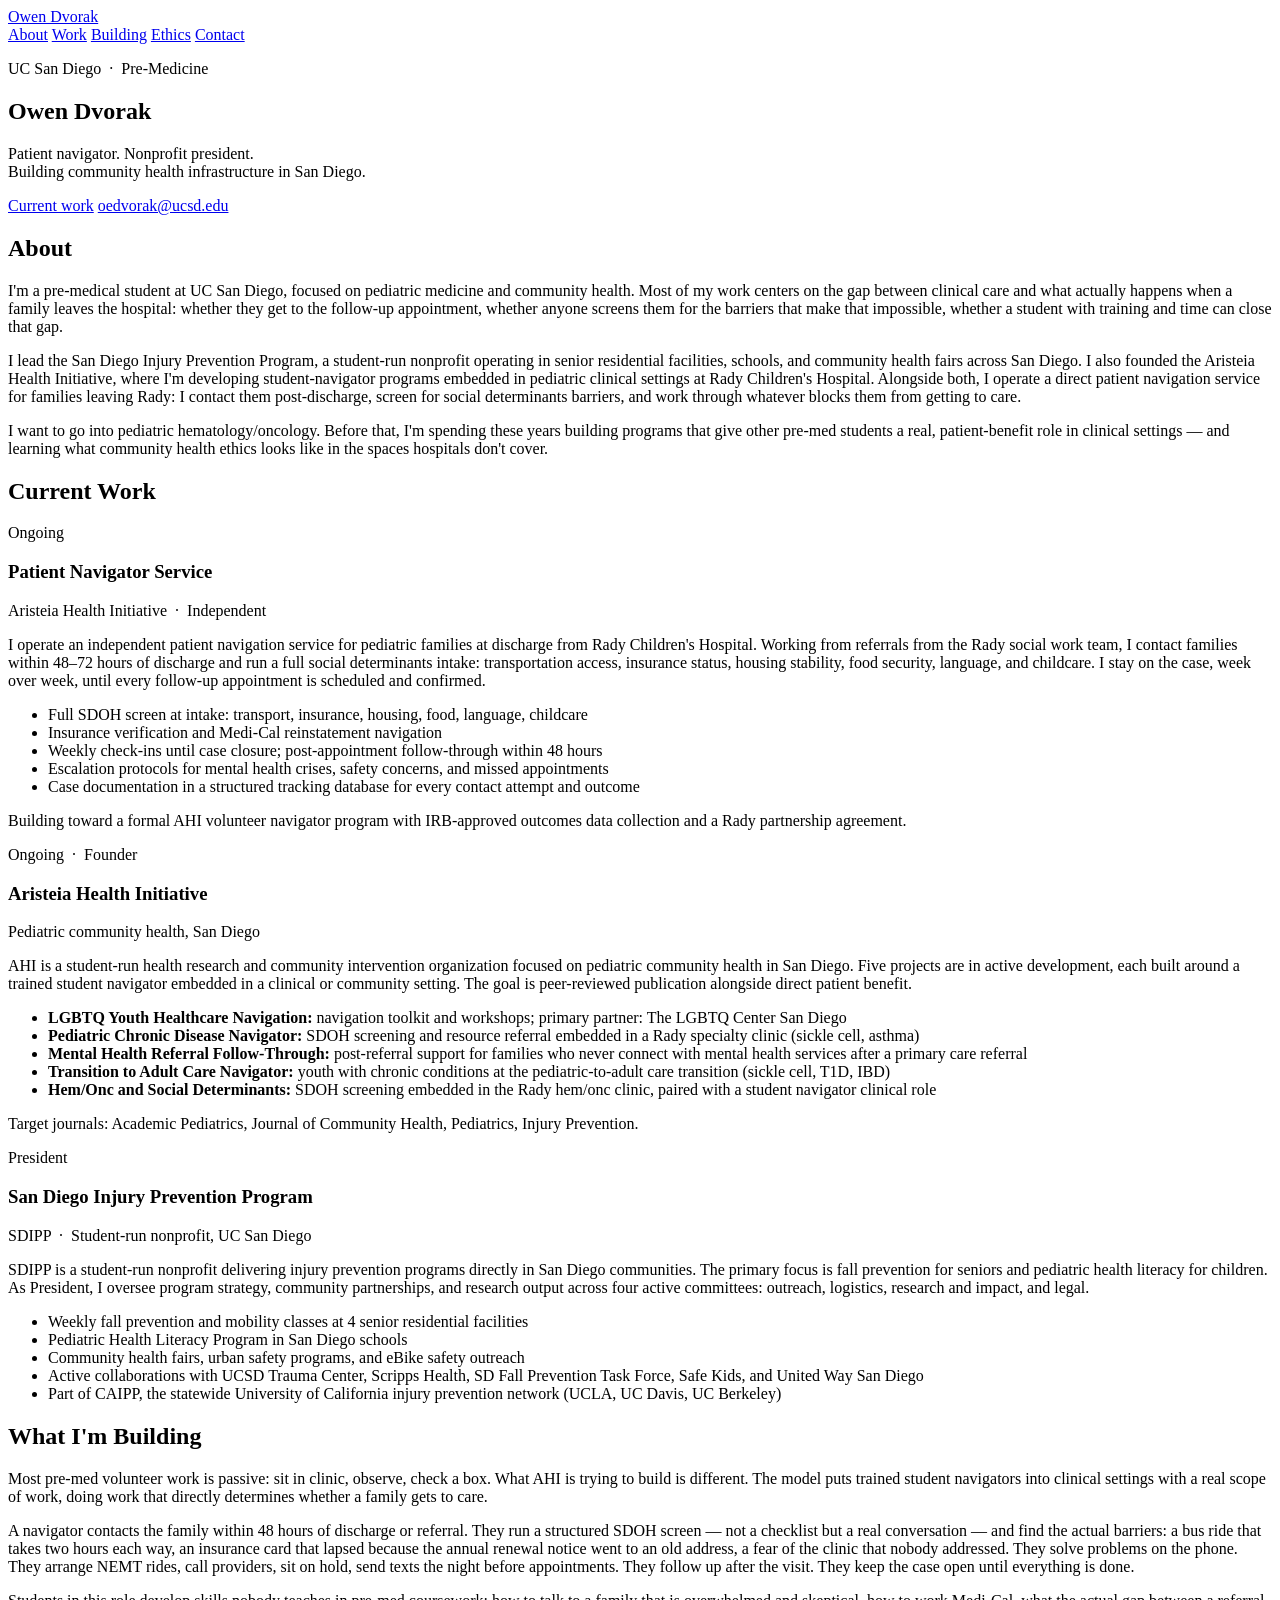
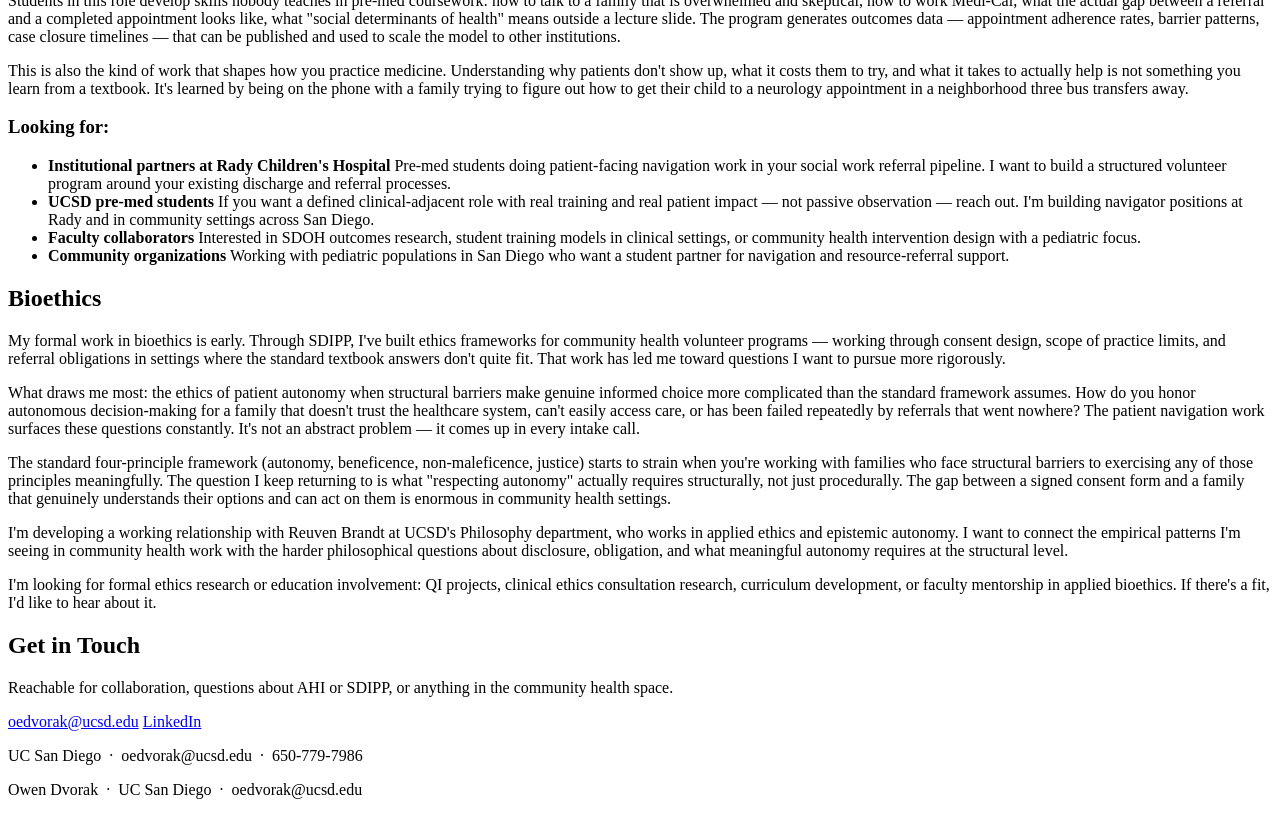
==== index.html @ 1ca7b4f0 "Add personal website" ====
<!DOCTYPE html>
<html lang="en">
<head>
    <meta charset="UTF-8">
    <meta name="viewport" content="width=device-width, initial-scale=1.0">
    <title>Owen Dvorak</title>
    <meta name="description" content="Pre-medical student at UC San Diego. Patient navigator, nonprofit president, pediatric community health.">
    <link rel="preconnect" href="https://fonts.googleapis.com">
    <link rel="preconnect" href="https://fonts.gstatic.com" crossorigin>
    <link href="https://fonts.googleapis.com/css2?family=Inter:ital,wght@0,300;0,400;0,500;0,600;0,700;1,400&display=swap" rel="stylesheet">
    <link rel="stylesheet" href="style.css">
</head>
<body>

<!-- Navigation -->
<nav class="nav" id="nav">
    <a href="#hero" class="nav-name">Owen Dvorak</a>
    <div class="nav-links">
        <a href="#about">About</a>
        <a href="#work">Work</a>
        <a href="#building">Building</a>
        <a href="#ethics">Ethics</a>
        <a href="#contact">Contact</a>
    </div>
</nav>

<!-- Hero -->
<section class="hero" id="hero">
    <div class="hero-inner">
        <p class="hero-label">UC San Diego &nbsp;·&nbsp; Pre-Medicine</p>
        <h1 class="hero-name">Owen Dvorak</h1>
        <p class="hero-tagline">Patient navigator. Nonprofit president.<br>Building community health infrastructure in San Diego.</p>
        <div class="hero-ctas">
            <a href="#work" class="btn btn-primary">Current work</a>
            <a href="mailto:oedvorak@ucsd.edu" class="btn btn-secondary">oedvorak@ucsd.edu</a>
        </div>
    </div>
</section>

<!-- About -->
<section class="section" id="about">
    <div class="container">
        <h2 class="section-title">About</h2>
        <div class="about-content">
            <p>I'm a pre-medical student at UC San Diego, focused on pediatric medicine and community health. Most of my work centers on the gap between clinical care and what actually happens when a family leaves the hospital: whether they get to the follow-up appointment, whether anyone screens them for the barriers that make that impossible, whether a student with training and time can close that gap.</p>
            <p>I lead the San Diego Injury Prevention Program, a student-run nonprofit operating in senior residential facilities, schools, and community health fairs across San Diego. I also founded the Aristeia Health Initiative, where I'm developing student-navigator programs embedded in pediatric clinical settings at Rady Children's Hospital. Alongside both, I operate a direct patient navigation service for families leaving Rady: I contact them post-discharge, screen for social determinants barriers, and work through whatever blocks them from getting to care.</p>
            <p>I want to go into pediatric hematology/oncology. Before that, I'm spending these years building programs that give other pre-med students a real, patient-benefit role in clinical settings — and learning what community health ethics looks like in the spaces hospitals don't cover.</p>
        </div>
    </div>
</section>

<!-- Current Work -->
<section class="section section-alt" id="work">
    <div class="container">
        <h2 class="section-title">Current Work</h2>
        <div class="cards-grid">

            <!-- PNS Card -->
            <div class="card">
                <div class="card-header">
                    <span class="badge badge-active">Ongoing</span>
                    <h3 class="card-title">Patient Navigator Service</h3>
                    <p class="card-subtitle">Aristeia Health Initiative &nbsp;·&nbsp; Independent</p>
                </div>
                <div class="card-body">
                    <p>I operate an independent patient navigation service for pediatric families at discharge from Rady Children's Hospital. Working from referrals from the Rady social work team, I contact families within 48–72 hours of discharge and run a full social determinants intake: transportation access, insurance status, housing stability, food security, language, and childcare. I stay on the case, week over week, until every follow-up appointment is scheduled and confirmed.</p>
                    <ul class="card-list">
                        <li>Full SDOH screen at intake: transport, insurance, housing, food, language, childcare</li>
                        <li>Insurance verification and Medi-Cal reinstatement navigation</li>
                        <li>Weekly check-ins until case closure; post-appointment follow-through within 48 hours</li>
                        <li>Escalation protocols for mental health crises, safety concerns, and missed appointments</li>
                        <li>Case documentation in a structured tracking database for every contact attempt and outcome</li>
                    </ul>
                    <p class="card-note">Building toward a formal AHI volunteer navigator program with IRB-approved outcomes data collection and a Rady partnership agreement.</p>
                </div>
            </div>

            <!-- AHI Card -->
            <div class="card">
                <div class="card-header">
                    <span class="badge badge-active">Ongoing &nbsp;·&nbsp; Founder</span>
                    <h3 class="card-title">Aristeia Health Initiative</h3>
                    <p class="card-subtitle">Pediatric community health, San Diego</p>
                </div>
                <div class="card-body">
                    <p>AHI is a student-run health research and community intervention organization focused on pediatric community health in San Diego. Five projects are in active development, each built around a trained student navigator embedded in a clinical or community setting. The goal is peer-reviewed publication alongside direct patient benefit.</p>
                    <ul class="card-list">
                        <li><strong>LGBTQ Youth Healthcare Navigation:</strong> navigation toolkit and workshops; primary partner: The LGBTQ Center San Diego</li>
                        <li><strong>Pediatric Chronic Disease Navigator:</strong> SDOH screening and resource referral embedded in a Rady specialty clinic (sickle cell, asthma)</li>
                        <li><strong>Mental Health Referral Follow-Through:</strong> post-referral support for families who never connect with mental health services after a primary care referral</li>
                        <li><strong>Transition to Adult Care Navigator:</strong> youth with chronic conditions at the pediatric-to-adult care transition (sickle cell, T1D, IBD)</li>
                        <li><strong>Hem/Onc and Social Determinants:</strong> SDOH screening embedded in the Rady hem/onc clinic, paired with a student navigator clinical role</li>
                    </ul>
                    <p class="card-note">Target journals: Academic Pediatrics, Journal of Community Health, Pediatrics, Injury Prevention.</p>
                </div>
            </div>

            <!-- SDIPP Card -->
            <div class="card">
                <div class="card-header">
                    <span class="badge badge-leadership">President</span>
                    <h3 class="card-title">San Diego Injury Prevention Program</h3>
                    <p class="card-subtitle">SDIPP &nbsp;·&nbsp; Student-run nonprofit, UC San Diego</p>
                </div>
                <div class="card-body">
                    <p>SDIPP is a student-run nonprofit delivering injury prevention programs directly in San Diego communities. The primary focus is fall prevention for seniors and pediatric health literacy for children. As President, I oversee program strategy, community partnerships, and research output across four active committees: outreach, logistics, research and impact, and legal.</p>
                    <ul class="card-list">
                        <li>Weekly fall prevention and mobility classes at 4 senior residential facilities</li>
                        <li>Pediatric Health Literacy Program in San Diego schools</li>
                        <li>Community health fairs, urban safety programs, and eBike safety outreach</li>
                        <li>Active collaborations with UCSD Trauma Center, Scripps Health, SD Fall Prevention Task Force, Safe Kids, and United Way San Diego</li>
                        <li>Part of CAIPP, the statewide University of California injury prevention network (UCLA, UC Davis, UC Berkeley)</li>
                    </ul>
                </div>
            </div>

        </div>
    </div>
</section>

<!-- Building -->
<section class="section" id="building">
    <div class="container">
        <h2 class="section-title">What I'm Building</h2>
        <div class="building-content">
            <p>Most pre-med volunteer work is passive: sit in clinic, observe, check a box. What AHI is trying to build is different. The model puts trained student navigators into clinical settings with a real scope of work, doing work that directly determines whether a family gets to care.</p>

            <p>A navigator contacts the family within 48 hours of discharge or referral. They run a structured SDOH screen — not a checklist but a real conversation — and find the actual barriers: a bus ride that takes two hours each way, an insurance card that lapsed because the annual renewal notice went to an old address, a fear of the clinic that nobody addressed. They solve problems on the phone. They arrange NEMT rides, call providers, sit on hold, send texts the night before appointments. They follow up after the visit. They keep the case open until everything is done.</p>

            <p>Students in this role develop skills nobody teaches in pre-med coursework: how to talk to a family that is overwhelmed and skeptical, how to work Medi-Cal, what the actual gap between a referral and a completed appointment looks like, what "social determinants of health" means outside a lecture slide. The program generates outcomes data — appointment adherence rates, barrier patterns, case closure timelines — that can be published and used to scale the model to other institutions.</p>

            <p>This is also the kind of work that shapes how you practice medicine. Understanding why patients don't show up, what it costs them to try, and what it takes to actually help is not something you learn from a textbook. It's learned by being on the phone with a family trying to figure out how to get their child to a neurology appointment in a neighborhood three bus transfers away.</p>

            <div class="building-callout">
                <h3 class="building-subhead">Looking for:</h3>
                <ul class="building-list">
                    <li>
                        <strong>Institutional partners at Rady Children's Hospital</strong>
                        Pre-med students doing patient-facing navigation work in your social work referral pipeline. I want to build a structured volunteer program around your existing discharge and referral processes.
                    </li>
                    <li>
                        <strong>UCSD pre-med students</strong>
                        If you want a defined clinical-adjacent role with real training and real patient impact — not passive observation — reach out. I'm building navigator positions at Rady and in community settings across San Diego.
                    </li>
                    <li>
                        <strong>Faculty collaborators</strong>
                        Interested in SDOH outcomes research, student training models in clinical settings, or community health intervention design with a pediatric focus.
                    </li>
                    <li>
                        <strong>Community organizations</strong>
                        Working with pediatric populations in San Diego who want a student partner for navigation and resource-referral support.
                    </li>
                </ul>
            </div>
        </div>
    </div>
</section>

<!-- Ethics -->
<section class="section section-alt" id="ethics">
    <div class="container">
        <h2 class="section-title">Bioethics</h2>
        <div class="ethics-content">
            <p>My formal work in bioethics is early. Through SDIPP, I've built ethics frameworks for community health volunteer programs — working through consent design, scope of practice limits, and referral obligations in settings where the standard textbook answers don't quite fit. That work has led me toward questions I want to pursue more rigorously.</p>

            <p>What draws me most: the ethics of patient autonomy when structural barriers make genuine informed choice more complicated than the standard framework assumes. How do you honor autonomous decision-making for a family that doesn't trust the healthcare system, can't easily access care, or has been failed repeatedly by referrals that went nowhere? The patient navigation work surfaces these questions constantly. It's not an abstract problem — it comes up in every intake call.</p>

            <p>The standard four-principle framework (autonomy, beneficence, non-maleficence, justice) starts to strain when you're working with families who face structural barriers to exercising any of those principles meaningfully. The question I keep returning to is what "respecting autonomy" actually requires structurally, not just procedurally. The gap between a signed consent form and a family that genuinely understands their options and can act on them is enormous in community health settings.</p>

            <p>I'm developing a working relationship with Reuven Brandt at UCSD's Philosophy department, who works in applied ethics and epistemic autonomy. I want to connect the empirical patterns I'm seeing in community health work with the harder philosophical questions about disclosure, obligation, and what meaningful autonomy requires at the structural level.</p>

            <p>I'm looking for formal ethics research or education involvement: QI projects, clinical ethics consultation research, curriculum development, or faculty mentorship in applied bioethics. If there's a fit, I'd like to hear about it.</p>
        </div>
    </div>
</section>

<!-- Contact -->
<section class="section" id="contact">
    <div class="container">
        <div class="contact-inner">
            <h2 class="section-title">Get in Touch</h2>
            <p class="contact-sub">Reachable for collaboration, questions about AHI or SDIPP, or anything in the community health space.</p>
            <div class="contact-links">
                <a href="mailto:oedvorak@ucsd.edu" class="contact-btn">oedvorak@ucsd.edu</a>
                <a href="https://www.linkedin.com/in/owen-dvorak-b238b7235" target="_blank" rel="noopener noreferrer" class="contact-btn contact-btn-outline">LinkedIn</a>
            </div>
            <p class="contact-note">UC San Diego &nbsp;·&nbsp; oedvorak@ucsd.edu &nbsp;·&nbsp; 650-779-7986</p>
        </div>
    </div>
</section>

<!-- Footer -->
<footer class="footer">
    <div class="container">
        <p>Owen Dvorak &nbsp;·&nbsp; UC San Diego &nbsp;·&nbsp; oedvorak@ucsd.edu</p>
    </div>
</footer>

<script>
    // Smooth scroll for anchor links
    document.querySelectorAll('a[href^="#"]').forEach(function(anchor) {
        anchor.addEventListener('click', function(e) {
            var target = document.querySelector(this.getAttribute('href'));
            if (target) {
                e.preventDefault();
                target.scrollIntoView({ behavior: 'smooth' });
            }
        });
    });

    // Add shadow to nav on scroll
    var nav = document.getElementById('nav');
    window.addEventListener('scroll', function() {
        if (window.scrollY > 20) {
            nav.classList.add('nav-scrolled');
        } else {
            nav.classList.remove('nav-scrolled');
        }
    });
</script>

</body>
</html>
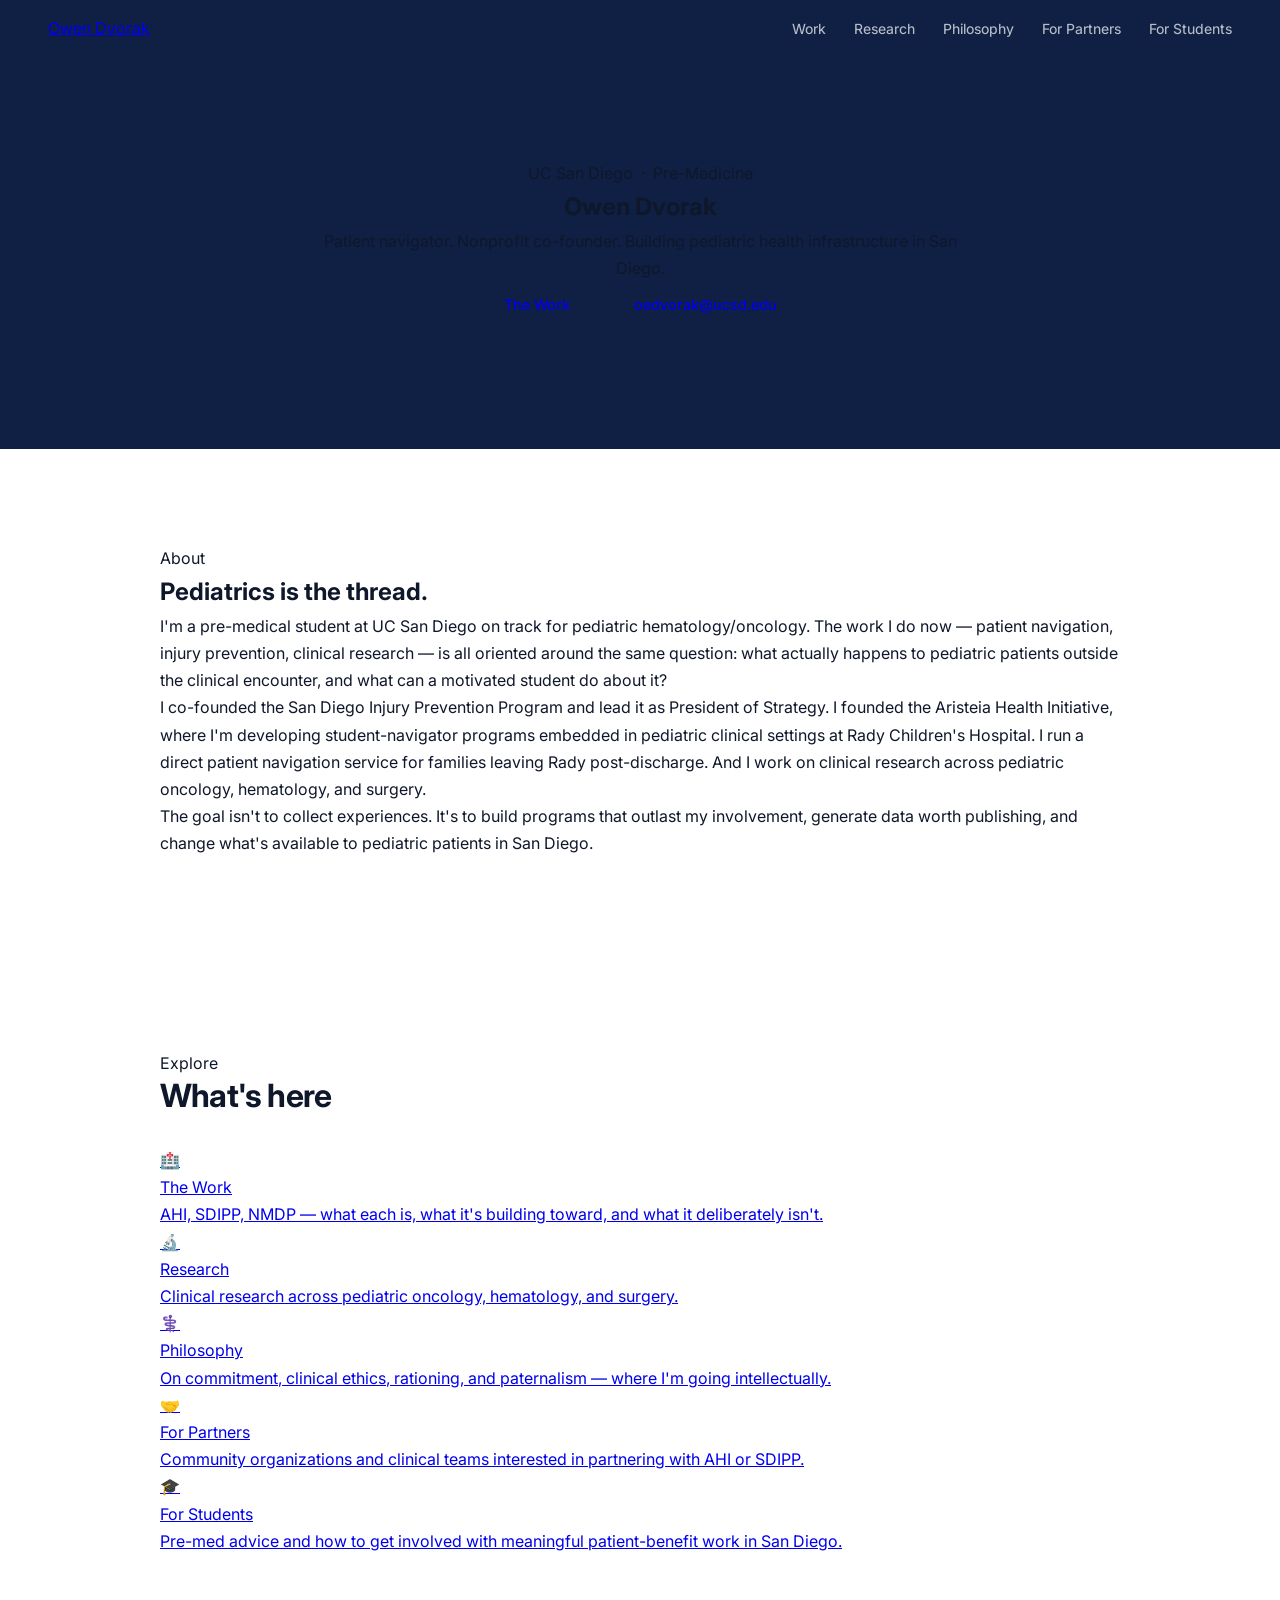
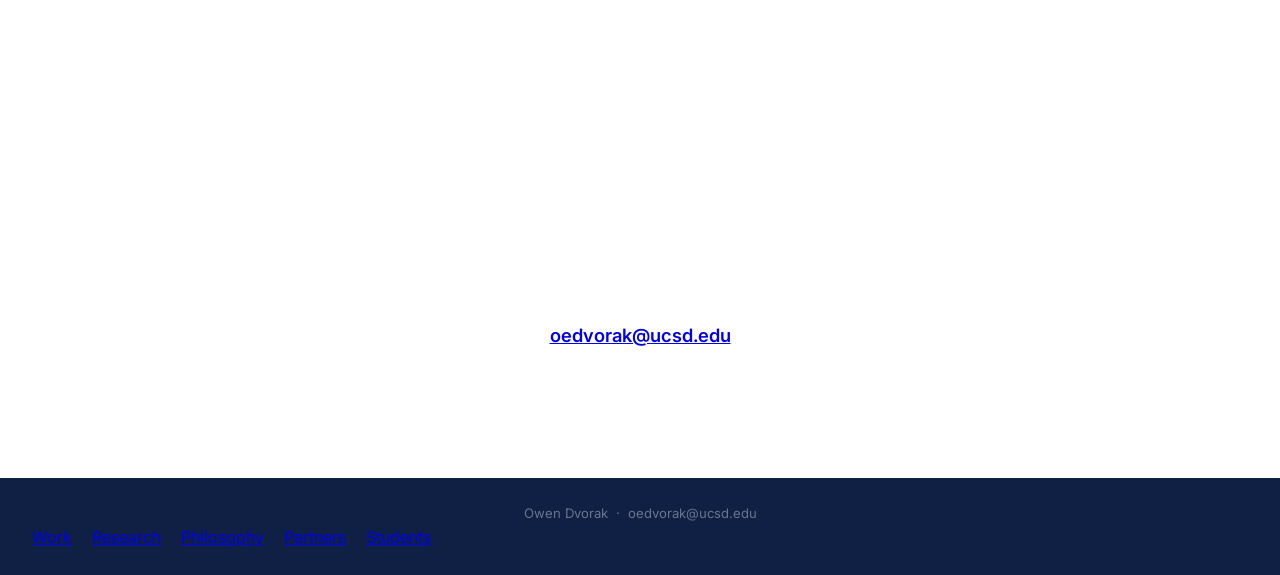
==== commit 83859f67: "Rebuild: multi-page site" ====
--- a/index.html
+++ b/index.html
@@ -4,7 +4,7 @@
     <meta charset="UTF-8">
     <meta name="viewport" content="width=device-width, initial-scale=1.0">
     <title>Owen Dvorak</title>
-    <meta name="description" content="Pre-medical student at UC San Diego. Patient navigator, nonprofit president, pediatric community health.">
+    <meta name="description" content="Pre-medical student at UC San Diego. Pediatric community health, patient navigation, clinical research.">
     <link rel="preconnect" href="https://fonts.googleapis.com">
     <link rel="preconnect" href="https://fonts.gstatic.com" crossorigin>
     <link href="https://fonts.googleapis.com/css2?family=Inter:ital,wght@0,300;0,400;0,500;0,600;0,700;1,400&display=swap" rel="stylesheet">
@@ -12,212 +12,110 @@
 </head>
 <body>
 
-<!-- Navigation -->
 <nav class="nav" id="nav">
-    <a href="#hero" class="nav-name">Owen Dvorak</a>
+    <a href="index.html" class="nav-logo">Owen Dvorak</a>
     <div class="nav-links">
-        <a href="#about">About</a>
-        <a href="#work">Work</a>
-        <a href="#building">Building</a>
-        <a href="#ethics">Ethics</a>
-        <a href="#contact">Contact</a>
+        <a href="work.html">Work</a>
+        <a href="research.html">Research</a>
+        <a href="philosophy.html">Philosophy</a>
+        <a href="partners.html">For Partners</a>
+        <a href="students.html">For Students</a>
     </div>
 </nav>
 
 <!-- Hero -->
-<section class="hero" id="hero">
-    <div class="hero-inner">
-        <p class="hero-label">UC San Diego &nbsp;·&nbsp; Pre-Medicine</p>
-        <h1 class="hero-name">Owen Dvorak</h1>
-        <p class="hero-tagline">Patient navigator. Nonprofit president.<br>Building community health infrastructure in San Diego.</p>
+<section class="hero hero-home">
+    <div class="hero-inner hero-center">
+        <p class="hero-eyebrow hero-eyebrow-orange">UC San Diego &nbsp;·&nbsp; Pre-Medicine</p>
+        <h1 class="hero-title">Owen <span>Dvorak</span></h1>
+        <p class="hero-sub">Patient navigator. Nonprofit co-founder. Building pediatric health infrastructure in San Diego.</p>
         <div class="hero-ctas">
-            <a href="#work" class="btn btn-primary">Current work</a>
-            <a href="mailto:oedvorak@ucsd.edu" class="btn btn-secondary">oedvorak@ucsd.edu</a>
+            <a href="work.html" class="btn btn-orange">The Work</a>
+            <a href="mailto:oedvorak@ucsd.edu" class="btn btn-outline-white">oedvorak@ucsd.edu</a>
         </div>
     </div>
 </section>
 
 <!-- About -->
-<section class="section" id="about">
+<section class="section bg-white">
     <div class="container">
-        <h2 class="section-title">About</h2>
-        <div class="about-content">
-            <p>I'm a pre-medical student at UC San Diego, focused on pediatric medicine and community health. Most of my work centers on the gap between clinical care and what actually happens when a family leaves the hospital: whether they get to the follow-up appointment, whether anyone screens them for the barriers that make that impossible, whether a student with training and time can close that gap.</p>
-            <p>I lead the San Diego Injury Prevention Program, a student-run nonprofit operating in senior residential facilities, schools, and community health fairs across San Diego. I also founded the Aristeia Health Initiative, where I'm developing student-navigator programs embedded in pediatric clinical settings at Rady Children's Hospital. Alongside both, I operate a direct patient navigation service for families leaving Rady: I contact them post-discharge, screen for social determinants barriers, and work through whatever blocks them from getting to care.</p>
-            <p>I want to go into pediatric hematology/oncology. Before that, I'm spending these years building programs that give other pre-med students a real, patient-benefit role in clinical settings — and learning what community health ethics looks like in the spaces hospitals don't cover.</p>
+        <p class="section-label label-orange">About</p>
+        <h2 class="section-title-lg">Pediatrics is the thread.</h2>
+        <div class="prose">
+            <p>I'm a pre-medical student at UC San Diego on track for pediatric hematology/oncology. The work I do now — patient navigation, injury prevention, clinical research — is all oriented around the same question: what actually happens to pediatric patients outside the clinical encounter, and what can a motivated student do about it?</p>
+            <p>I co-founded the San Diego Injury Prevention Program and lead it as President of Strategy. I founded the Aristeia Health Initiative, where I'm developing student-navigator programs embedded in pediatric clinical settings at Rady Children's Hospital. I run a direct patient navigation service for families leaving Rady post-discharge. And I work on clinical research across pediatric oncology, hematology, and surgery.</p>
+            <p>The goal isn't to collect experiences. It's to build programs that outlast my involvement, generate data worth publishing, and change what's available to pediatric patients in San Diego.</p>
         </div>
     </div>
 </section>
 
-<!-- Current Work -->
-<section class="section section-alt" id="work">
+<!-- Portal cards -->
+<section class="section bg-light">
     <div class="container">
-        <h2 class="section-title">Current Work</h2>
-        <div class="cards-grid">
-
-            <!-- PNS Card -->
-            <div class="card">
-                <div class="card-header">
-                    <span class="badge badge-active">Ongoing</span>
-                    <h3 class="card-title">Patient Navigator Service</h3>
-                    <p class="card-subtitle">Aristeia Health Initiative &nbsp;·&nbsp; Independent</p>
-                </div>
-                <div class="card-body">
-                    <p>I operate an independent patient navigation service for pediatric families at discharge from Rady Children's Hospital. Working from referrals from the Rady social work team, I contact families within 48–72 hours of discharge and run a full social determinants intake: transportation access, insurance status, housing stability, food security, language, and childcare. I stay on the case, week over week, until every follow-up appointment is scheduled and confirmed.</p>
-                    <ul class="card-list">
-                        <li>Full SDOH screen at intake: transport, insurance, housing, food, language, childcare</li>
-                        <li>Insurance verification and Medi-Cal reinstatement navigation</li>
-                        <li>Weekly check-ins until case closure; post-appointment follow-through within 48 hours</li>
-                        <li>Escalation protocols for mental health crises, safety concerns, and missed appointments</li>
-                        <li>Case documentation in a structured tracking database for every contact attempt and outcome</li>
-                    </ul>
-                    <p class="card-note">Building toward a formal AHI volunteer navigator program with IRB-approved outcomes data collection and a Rady partnership agreement.</p>
-                </div>
-            </div>
-
-            <!-- AHI Card -->
-            <div class="card">
-                <div class="card-header">
-                    <span class="badge badge-active">Ongoing &nbsp;·&nbsp; Founder</span>
-                    <h3 class="card-title">Aristeia Health Initiative</h3>
-                    <p class="card-subtitle">Pediatric community health, San Diego</p>
-                </div>
-                <div class="card-body">
-                    <p>AHI is a student-run health research and community intervention organization focused on pediatric community health in San Diego. Five projects are in active development, each built around a trained student navigator embedded in a clinical or community setting. The goal is peer-reviewed publication alongside direct patient benefit.</p>
-                    <ul class="card-list">
-                        <li><strong>LGBTQ Youth Healthcare Navigation:</strong> navigation toolkit and workshops; primary partner: The LGBTQ Center San Diego</li>
-                        <li><strong>Pediatric Chronic Disease Navigator:</strong> SDOH screening and resource referral embedded in a Rady specialty clinic (sickle cell, asthma)</li>
-                        <li><strong>Mental Health Referral Follow-Through:</strong> post-referral support for families who never connect with mental health services after a primary care referral</li>
-                        <li><strong>Transition to Adult Care Navigator:</strong> youth with chronic conditions at the pediatric-to-adult care transition (sickle cell, T1D, IBD)</li>
-                        <li><strong>Hem/Onc and Social Determinants:</strong> SDOH screening embedded in the Rady hem/onc clinic, paired with a student navigator clinical role</li>
-                    </ul>
-                    <p class="card-note">Target journals: Academic Pediatrics, Journal of Community Health, Pediatrics, Injury Prevention.</p>
-                </div>
-            </div>
-
-            <!-- SDIPP Card -->
-            <div class="card">
-                <div class="card-header">
-                    <span class="badge badge-leadership">President</span>
-                    <h3 class="card-title">San Diego Injury Prevention Program</h3>
-                    <p class="card-subtitle">SDIPP &nbsp;·&nbsp; Student-run nonprofit, UC San Diego</p>
-                </div>
-                <div class="card-body">
-                    <p>SDIPP is a student-run nonprofit delivering injury prevention programs directly in San Diego communities. The primary focus is fall prevention for seniors and pediatric health literacy for children. As President, I oversee program strategy, community partnerships, and research output across four active committees: outreach, logistics, research and impact, and legal.</p>
-                    <ul class="card-list">
-                        <li>Weekly fall prevention and mobility classes at 4 senior residential facilities</li>
-                        <li>Pediatric Health Literacy Program in San Diego schools</li>
-                        <li>Community health fairs, urban safety programs, and eBike safety outreach</li>
-                        <li>Active collaborations with UCSD Trauma Center, Scripps Health, SD Fall Prevention Task Force, Safe Kids, and United Way San Diego</li>
-                        <li>Part of CAIPP, the statewide University of California injury prevention network (UCLA, UC Davis, UC Berkeley)</li>
-                    </ul>
-                </div>
-            </div>
-
+        <p class="section-label label-orange">Explore</p>
+        <h2 class="section-title">What's here</h2>
+        <div class="portal-grid">
+            <a href="work.html" class="portal portal-orange">
+                <span class="portal-icon">🏥</span>
+                <div class="portal-title">The Work</div>
+                <p class="portal-desc">AHI, SDIPP, NMDP — what each is, what it's building toward, and what it deliberately isn't.</p>
+            </a>
+            <a href="research.html" class="portal portal-green">
+                <span class="portal-icon">🔬</span>
+                <div class="portal-title">Research</div>
+                <p class="portal-desc">Clinical research across pediatric oncology, hematology, and surgery.</p>
+            </a>
+            <a href="philosophy.html" class="portal portal-purple">
+                <span class="portal-icon">⚕️</span>
+                <div class="portal-title">Philosophy</div>
+                <p class="portal-desc">On commitment, clinical ethics, rationing, and paternalism — where I'm going intellectually.</p>
+            </a>
+            <a href="partners.html" class="portal portal-amber">
+                <span class="portal-icon">🤝</span>
+                <div class="portal-title">For Partners</div>
+                <p class="portal-desc">Community organizations and clinical teams interested in partnering with AHI or SDIPP.</p>
+            </a>
+            <a href="students.html" class="portal portal-blue">
+                <span class="portal-icon">🎓</span>
+                <div class="portal-title">For Students</div>
+                <p class="portal-desc">Pre-med advice and how to get involved with meaningful patient-benefit work in San Diego.</p>
+            </a>
         </div>
     </div>
 </section>
 
-<!-- Building -->
-<section class="section" id="building">
-    <div class="container">
-        <h2 class="section-title">What I'm Building</h2>
-        <div class="building-content">
-            <p>Most pre-med volunteer work is passive: sit in clinic, observe, check a box. What AHI is trying to build is different. The model puts trained student navigators into clinical settings with a real scope of work, doing work that directly determines whether a family gets to care.</p>
-
-            <p>A navigator contacts the family within 48 hours of discharge or referral. They run a structured SDOH screen — not a checklist but a real conversation — and find the actual barriers: a bus ride that takes two hours each way, an insurance card that lapsed because the annual renewal notice went to an old address, a fear of the clinic that nobody addressed. They solve problems on the phone. They arrange NEMT rides, call providers, sit on hold, send texts the night before appointments. They follow up after the visit. They keep the case open until everything is done.</p>
-
-            <p>Students in this role develop skills nobody teaches in pre-med coursework: how to talk to a family that is overwhelmed and skeptical, how to work Medi-Cal, what the actual gap between a referral and a completed appointment looks like, what "social determinants of health" means outside a lecture slide. The program generates outcomes data — appointment adherence rates, barrier patterns, case closure timelines — that can be published and used to scale the model to other institutions.</p>
-
-            <p>This is also the kind of work that shapes how you practice medicine. Understanding why patients don't show up, what it costs them to try, and what it takes to actually help is not something you learn from a textbook. It's learned by being on the phone with a family trying to figure out how to get their child to a neurology appointment in a neighborhood three bus transfers away.</p>
-
-            <div class="building-callout">
-                <h3 class="building-subhead">Looking for:</h3>
-                <ul class="building-list">
-                    <li>
-                        <strong>Institutional partners at Rady Children's Hospital</strong>
-                        Pre-med students doing patient-facing navigation work in your social work referral pipeline. I want to build a structured volunteer program around your existing discharge and referral processes.
-                    </li>
-                    <li>
-                        <strong>UCSD pre-med students</strong>
-                        If you want a defined clinical-adjacent role with real training and real patient impact — not passive observation — reach out. I'm building navigator positions at Rady and in community settings across San Diego.
-                    </li>
-                    <li>
-                        <strong>Faculty collaborators</strong>
-                        Interested in SDOH outcomes research, student training models in clinical settings, or community health intervention design with a pediatric focus.
-                    </li>
-                    <li>
-                        <strong>Community organizations</strong>
-                        Working with pediatric populations in San Diego who want a student partner for navigation and resource-referral support.
-                    </li>
-                </ul>
-            </div>
-        </div>
+<!-- Contact strip -->
+<section class="section bg-charcoal">
+    <div class="container" style="text-align:center; max-width:560px;">
+        <p class="section-label" style="color:rgba(255,255,255,0.4); margin-bottom:1rem;">Contact</p>
+        <h2 class="section-title" style="color:#fff; margin-bottom:0.75rem;">Get in touch</h2>
+        <p style="font-size:0.95rem; color:rgba(255,255,255,0.6); line-height:1.7; margin-bottom:1.75rem;">For collaboration, student involvement, partnership inquiries, or anything in the pediatric community health space.</p>
+        <a href="mailto:oedvorak@ucsd.edu" class="contact-email" style="display:block; font-size:1.15rem; font-weight:600; margin-bottom:0.5rem;">oedvorak@ucsd.edu</a>
+        <p style="font-size:0.82rem; color:rgba(255,255,255,0.35);">650-779-7986 &nbsp;·&nbsp; UC San Diego</p>
     </div>
 </section>
 
-<!-- Ethics -->
-<section class="section section-alt" id="ethics">
-    <div class="container">
-        <h2 class="section-title">Bioethics</h2>
-        <div class="ethics-content">
-            <p>My formal work in bioethics is early. Through SDIPP, I've built ethics frameworks for community health volunteer programs — working through consent design, scope of practice limits, and referral obligations in settings where the standard textbook answers don't quite fit. That work has led me toward questions I want to pursue more rigorously.</p>
-
-            <p>What draws me most: the ethics of patient autonomy when structural barriers make genuine informed choice more complicated than the standard framework assumes. How do you honor autonomous decision-making for a family that doesn't trust the healthcare system, can't easily access care, or has been failed repeatedly by referrals that went nowhere? The patient navigation work surfaces these questions constantly. It's not an abstract problem — it comes up in every intake call.</p>
-
-            <p>The standard four-principle framework (autonomy, beneficence, non-maleficence, justice) starts to strain when you're working with families who face structural barriers to exercising any of those principles meaningfully. The question I keep returning to is what "respecting autonomy" actually requires structurally, not just procedurally. The gap between a signed consent form and a family that genuinely understands their options and can act on them is enormous in community health settings.</p>
-
-            <p>I'm developing a working relationship with Reuven Brandt at UCSD's Philosophy department, who works in applied ethics and epistemic autonomy. I want to connect the empirical patterns I'm seeing in community health work with the harder philosophical questions about disclosure, obligation, and what meaningful autonomy requires at the structural level.</p>
-
-            <p>I'm looking for formal ethics research or education involvement: QI projects, clinical ethics consultation research, curriculum development, or faculty mentorship in applied bioethics. If there's a fit, I'd like to hear about it.</p>
+<footer class="footer">
+    <div class="footer-inner">
+        <p>Owen Dvorak &nbsp;·&nbsp; oedvorak@ucsd.edu</p>
+        <div style="display:flex; gap:1.25rem;">
+            <a href="work.html">Work</a>
+            <a href="research.html">Research</a>
+            <a href="philosophy.html">Philosophy</a>
+            <a href="partners.html">Partners</a>
+            <a href="students.html">Students</a>
         </div>
-    </div>
-</section>
-
-<!-- Contact -->
-<section class="section" id="contact">
-    <div class="container">
-        <div class="contact-inner">
-            <h2 class="section-title">Get in Touch</h2>
-            <p class="contact-sub">Reachable for collaboration, questions about AHI or SDIPP, or anything in the community health space.</p>
-            <div class="contact-links">
-                <a href="mailto:oedvorak@ucsd.edu" class="contact-btn">oedvorak@ucsd.edu</a>
-                <a href="https://www.linkedin.com/in/owen-dvorak-b238b7235" target="_blank" rel="noopener noreferrer" class="contact-btn contact-btn-outline">LinkedIn</a>
-            </div>
-            <p class="contact-note">UC San Diego &nbsp;·&nbsp; oedvorak@ucsd.edu &nbsp;·&nbsp; 650-779-7986</p>
-        </div>
-    </div>
-</section>
-
-<!-- Footer -->
-<footer class="footer">
-    <div class="container">
-        <p>Owen Dvorak &nbsp;·&nbsp; UC San Diego &nbsp;·&nbsp; oedvorak@ucsd.edu</p>
     </div>
 </footer>
 
 <script>
-    // Smooth scroll for anchor links
-    document.querySelectorAll('a[href^="#"]').forEach(function(anchor) {
-        anchor.addEventListener('click', function(e) {
-            var target = document.querySelector(this.getAttribute('href'));
-            if (target) {
-                e.preventDefault();
-                target.scrollIntoView({ behavior: 'smooth' });
-            }
-        });
-    });
-
-    // Add shadow to nav on scroll
-    var nav = document.getElementById('nav');
-    window.addEventListener('scroll', function() {
-        if (window.scrollY > 20) {
-            nav.classList.add('nav-scrolled');
-        } else {
-            nav.classList.remove('nav-scrolled');
-        }
-    });
+document.getElementById('nav').addEventListener('scroll', function(){});
+window.addEventListener('scroll', function(){
+    document.getElementById('nav').classList.toggle('nav-scrolled', window.scrollY > 20);
+});
+document.querySelectorAll('.nav-links a').forEach(function(link){
+    if(link.href === window.location.href) link.classList.add('active');
+});
 </script>
-
 </body>
 </html>
--- a/style.css
+++ b/style.css
@@ -0,0 +1,503 @@
+/* ============================================
+   Owen Dvorak — Personal Website
+   style.css
+   ============================================ */
+
+:root {
+    --navy:        #0f2044;
+    --navy-light:  #1a3060;
+    --blue:        #2563eb;
+    --blue-hover:  #1d4ed8;
+    --green:       #15803d;
+    --green-bg:    #dcfce7;
+    --indigo:      #1e40af;
+    --indigo-bg:   #dbeafe;
+    --bg:          #ffffff;
+    --bg-alt:      #f8fafc;
+    --text:        #0f172a;
+    --text-body:   #1e293b;
+    --text-soft:   #334155;
+    --text-muted:  #64748b;
+    --border:      #e2e8f0;
+    --shadow-sm:   0 1px 3px rgba(0, 0, 0, 0.07), 0 2px 8px rgba(0, 0, 0, 0.04);
+    --shadow-md:   0 4px 12px rgba(0, 0, 0, 0.10), 0 8px 24px rgba(0, 0, 0, 0.06);
+}
+
+/* ---- Reset ---- */
+
+*, *::before, *::after {
+    box-sizing: border-box;
+    margin: 0;
+    padding: 0;
+}
+
+html {
+    scroll-behavior: smooth;
+    font-size: 16px;
+}
+
+body {
+    font-family: 'Inter', -apple-system, BlinkMacSystemFont, 'Segoe UI', sans-serif;
+    line-height: 1.7;
+    color: var(--text);
+    background: var(--bg);
+    -webkit-font-smoothing: antialiased;
+}
+
+/* ---- Navigation ---- */
+
+.nav {
+    position: fixed;
+    top: 0;
+    left: 0;
+    right: 0;
+    z-index: 200;
+    display: flex;
+    align-items: center;
+    justify-content: space-between;
+    height: 58px;
+    padding: 0 2rem;
+    background: var(--navy);
+    transition: box-shadow 0.25s ease;
+}
+
+.nav-scrolled {
+    box-shadow: 0 2px 16px rgba(0, 0, 0, 0.25);
+}
+
+.nav-name {
+    font-size: 0.95rem;
+    font-weight: 600;
+    color: #ffffff;
+    text-decoration: none;
+    letter-spacing: -0.01em;
+}
+
+.nav-links {
+    display: flex;
+    gap: 1.75rem;
+    align-items: center;
+}
+
+.nav-links a {
+    font-size: 0.875rem;
+    font-weight: 450;
+    color: rgba(255, 255, 255, 0.7);
+    text-decoration: none;
+    transition: color 0.15s;
+}
+
+.nav-links a:hover {
+    color: #ffffff;
+}
+
+/* ---- Hero ---- */
+
+.hero {
+    background: var(--navy);
+    padding: 148px 2rem 108px;
+    text-align: center;
+}
+
+.hero-inner {
+    max-width: 660px;
+    margin: 0 auto;
+}
+
+.hero-label {
+    font-size: 0.78rem;
+    font-weight: 500;
+    letter-spacing: 0.08em;
+    text-transform: uppercase;
+    color: rgba(255, 255, 255, 0.45);
+    margin-bottom: 1rem;
+}
+
+.hero-name {
+    font-size: clamp(2.6rem, 7vw, 4.2rem);
+    font-weight: 700;
+    letter-spacing: -0.035em;
+    line-height: 1.08;
+    color: #ffffff;
+    margin-bottom: 1.25rem;
+}
+
+.hero-tagline {
+    font-size: clamp(1rem, 2.4vw, 1.15rem);
+    font-weight: 400;
+    line-height: 1.65;
+    color: rgba(255, 255, 255, 0.72);
+    margin-bottom: 2.25rem;
+}
+
+.hero-ctas {
+    display: flex;
+    gap: 0.875rem;
+    justify-content: center;
+    flex-wrap: wrap;
+}
+
+/* ---- Buttons ---- */
+
+.btn {
+    display: inline-block;
+    padding: 0.625rem 1.5rem;
+    border-radius: 6px;
+    font-size: 0.9rem;
+    font-weight: 500;
+    text-decoration: none;
+    cursor: pointer;
+    transition: background 0.15s, border-color 0.15s, color 0.15s;
+    border: 1.5px solid transparent;
+}
+
+.btn-primary {
+    background: var(--blue);
+    color: #ffffff;
+    border-color: var(--blue);
+}
+
+.btn-primary:hover {
+    background: var(--blue-hover);
+    border-color: var(--blue-hover);
+}
+
+.btn-secondary {
+    background: rgba(255, 255, 255, 0.08);
+    color: rgba(255, 255, 255, 0.88);
+    border-color: rgba(255, 255, 255, 0.22);
+}
+
+.btn-secondary:hover {
+    background: rgba(255, 255, 255, 0.15);
+}
+
+/* ---- Sections ---- */
+
+.section {
+    padding: 88px 2rem;
+}
+
+.section-alt {
+    background: var(--bg-alt);
+}
+
+.container {
+    max-width: 960px;
+    margin: 0 auto;
+}
+
+.section-title {
+    font-size: clamp(1.5rem, 3vw, 2rem);
+    font-weight: 700;
+    letter-spacing: -0.025em;
+    color: var(--text);
+    margin-bottom: 2rem;
+    line-height: 1.2;
+}
+
+/* ---- About ---- */
+
+.about-content p {
+    font-size: 1.05rem;
+    line-height: 1.85;
+    color: var(--text-body);
+    max-width: 740px;
+    margin-bottom: 1.25rem;
+}
+
+.about-content p:last-child {
+    margin-bottom: 0;
+}
+
+/* ---- Cards ---- */
+
+.cards-grid {
+    display: grid;
+    grid-template-columns: 1fr;
+    gap: 1.5rem;
+}
+
+.card {
+    background: var(--bg);
+    border: 1px solid var(--border);
+    border-radius: 12px;
+    box-shadow: var(--shadow-sm);
+    overflow: hidden;
+    transition: box-shadow 0.2s ease, transform 0.2s ease;
+}
+
+.card:hover {
+    box-shadow: var(--shadow-md);
+    transform: translateY(-2px);
+}
+
+.card-header {
+    padding: 1.5rem 1.75rem 0.75rem;
+    border-bottom: 1px solid var(--border);
+}
+
+.badge {
+    display: inline-block;
+    font-size: 0.7rem;
+    font-weight: 600;
+    letter-spacing: 0.05em;
+    text-transform: uppercase;
+    padding: 0.2rem 0.55rem;
+    border-radius: 4px;
+    margin-bottom: 0.6rem;
+}
+
+.badge-active {
+    background: var(--green-bg);
+    color: var(--green);
+}
+
+.badge-leadership {
+    background: var(--indigo-bg);
+    color: var(--indigo);
+}
+
+.card-title {
+    font-size: 1.15rem;
+    font-weight: 650;
+    letter-spacing: -0.015em;
+    color: var(--text);
+    margin-bottom: 0.2rem;
+    line-height: 1.3;
+}
+
+.card-subtitle {
+    font-size: 0.82rem;
+    color: var(--text-muted);
+    font-weight: 400;
+}
+
+.card-body {
+    padding: 1.25rem 1.75rem 1.75rem;
+}
+
+.card-body > p {
+    font-size: 0.95rem;
+    line-height: 1.8;
+    color: var(--text-soft);
+    margin-bottom: 1.1rem;
+}
+
+.card-list {
+    list-style: none;
+    margin: 0 0 1.1rem;
+    padding: 0;
+}
+
+.card-list li {
+    font-size: 0.875rem;
+    color: #475569;
+    line-height: 1.65;
+    padding: 0.3rem 0 0.3rem 1.25rem;
+    position: relative;
+}
+
+.card-list li::before {
+    content: '\2013'; /* en dash */
+    position: absolute;
+    left: 0;
+    color: var(--blue);
+    font-weight: 700;
+}
+
+.card-note {
+    font-size: 0.83rem;
+    color: var(--text-muted);
+    font-style: italic;
+    margin-bottom: 0 !important;
+    padding-top: 0.75rem;
+    border-top: 1px solid var(--border);
+}
+
+/* ---- Building ---- */
+
+.building-content > p {
+    font-size: 1rem;
+    line-height: 1.85;
+    color: var(--text-body);
+    max-width: 740px;
+    margin-bottom: 1.2rem;
+}
+
+.building-callout {
+    margin-top: 2.25rem;
+    padding: 1.75rem 2rem;
+    background: var(--bg-alt);
+    border: 1px solid var(--border);
+    border-left: 4px solid var(--blue);
+    border-radius: 8px;
+    max-width: 740px;
+}
+
+.building-subhead {
+    font-size: 1rem;
+    font-weight: 650;
+    letter-spacing: -0.01em;
+    color: var(--text);
+    margin-bottom: 1rem;
+}
+
+.building-list {
+    list-style: none;
+    padding: 0;
+    margin: 0;
+}
+
+.building-list li {
+    font-size: 0.925rem;
+    color: var(--text-soft);
+    line-height: 1.7;
+    padding: 0.85rem 0;
+    border-bottom: 1px solid var(--border);
+}
+
+.building-list li:last-child {
+    border-bottom: none;
+    padding-bottom: 0;
+}
+
+.building-list li strong {
+    display: block;
+    font-size: 0.9rem;
+    color: var(--text);
+    margin-bottom: 0.2rem;
+    font-weight: 600;
+}
+
+/* ---- Ethics ---- */
+
+.ethics-content p {
+    font-size: 1rem;
+    line-height: 1.85;
+    color: var(--text-body);
+    max-width: 740px;
+    margin-bottom: 1.2rem;
+}
+
+.ethics-content p:last-child {
+    margin-bottom: 0;
+}
+
+/* ---- Contact ---- */
+
+.contact-inner {
+    max-width: 580px;
+    margin: 0 auto;
+    text-align: center;
+}
+
+.contact-inner .section-title {
+    margin-bottom: 0.75rem;
+}
+
+.contact-sub {
+    font-size: 1rem;
+    color: var(--text-muted);
+    line-height: 1.7;
+    margin-bottom: 2rem;
+}
+
+.contact-links {
+    display: flex;
+    gap: 0.875rem;
+    justify-content: center;
+    flex-wrap: wrap;
+    margin-bottom: 1.5rem;
+}
+
+.contact-btn {
+    display: inline-block;
+    padding: 0.65rem 1.5rem;
+    border-radius: 6px;
+    font-size: 0.9rem;
+    font-weight: 500;
+    text-decoration: none;
+    background: var(--blue);
+    color: #ffffff;
+    border: 1.5px solid var(--blue);
+    transition: background 0.15s, border-color 0.15s;
+}
+
+.contact-btn:hover {
+    background: var(--blue-hover);
+    border-color: var(--blue-hover);
+}
+
+.contact-btn-outline {
+    background: transparent;
+    color: var(--blue);
+}
+
+.contact-btn-outline:hover {
+    background: var(--blue);
+    color: #ffffff;
+}
+
+.contact-note {
+    font-size: 0.82rem;
+    color: var(--text-muted);
+}
+
+/* ---- Footer ---- */
+
+.footer {
+    background: var(--navy);
+    padding: 1.5rem 2rem;
+    text-align: center;
+}
+
+.footer p {
+    font-size: 0.82rem;
+    color: rgba(255, 255, 255, 0.38);
+}
+
+/* ---- Responsive ---- */
+
+@media (max-width: 640px) {
+    .nav-links {
+        display: none;
+    }
+
+    .hero {
+        padding: 112px 1.25rem 80px;
+    }
+
+    .section {
+        padding: 64px 1.25rem;
+    }
+
+    .card-header,
+    .card-body {
+        padding-left: 1.25rem;
+        padding-right: 1.25rem;
+    }
+
+    .building-callout {
+        padding: 1.25rem 1.25rem;
+    }
+
+    .hero-ctas {
+        flex-direction: column;
+        align-items: center;
+    }
+}
+
+@media (min-width: 900px) {
+    .nav {
+        padding: 0 3rem;
+    }
+
+    .hero {
+        padding: 160px 3rem 120px;
+    }
+
+    .section {
+        padding: 96px 3rem;
+    }
+}
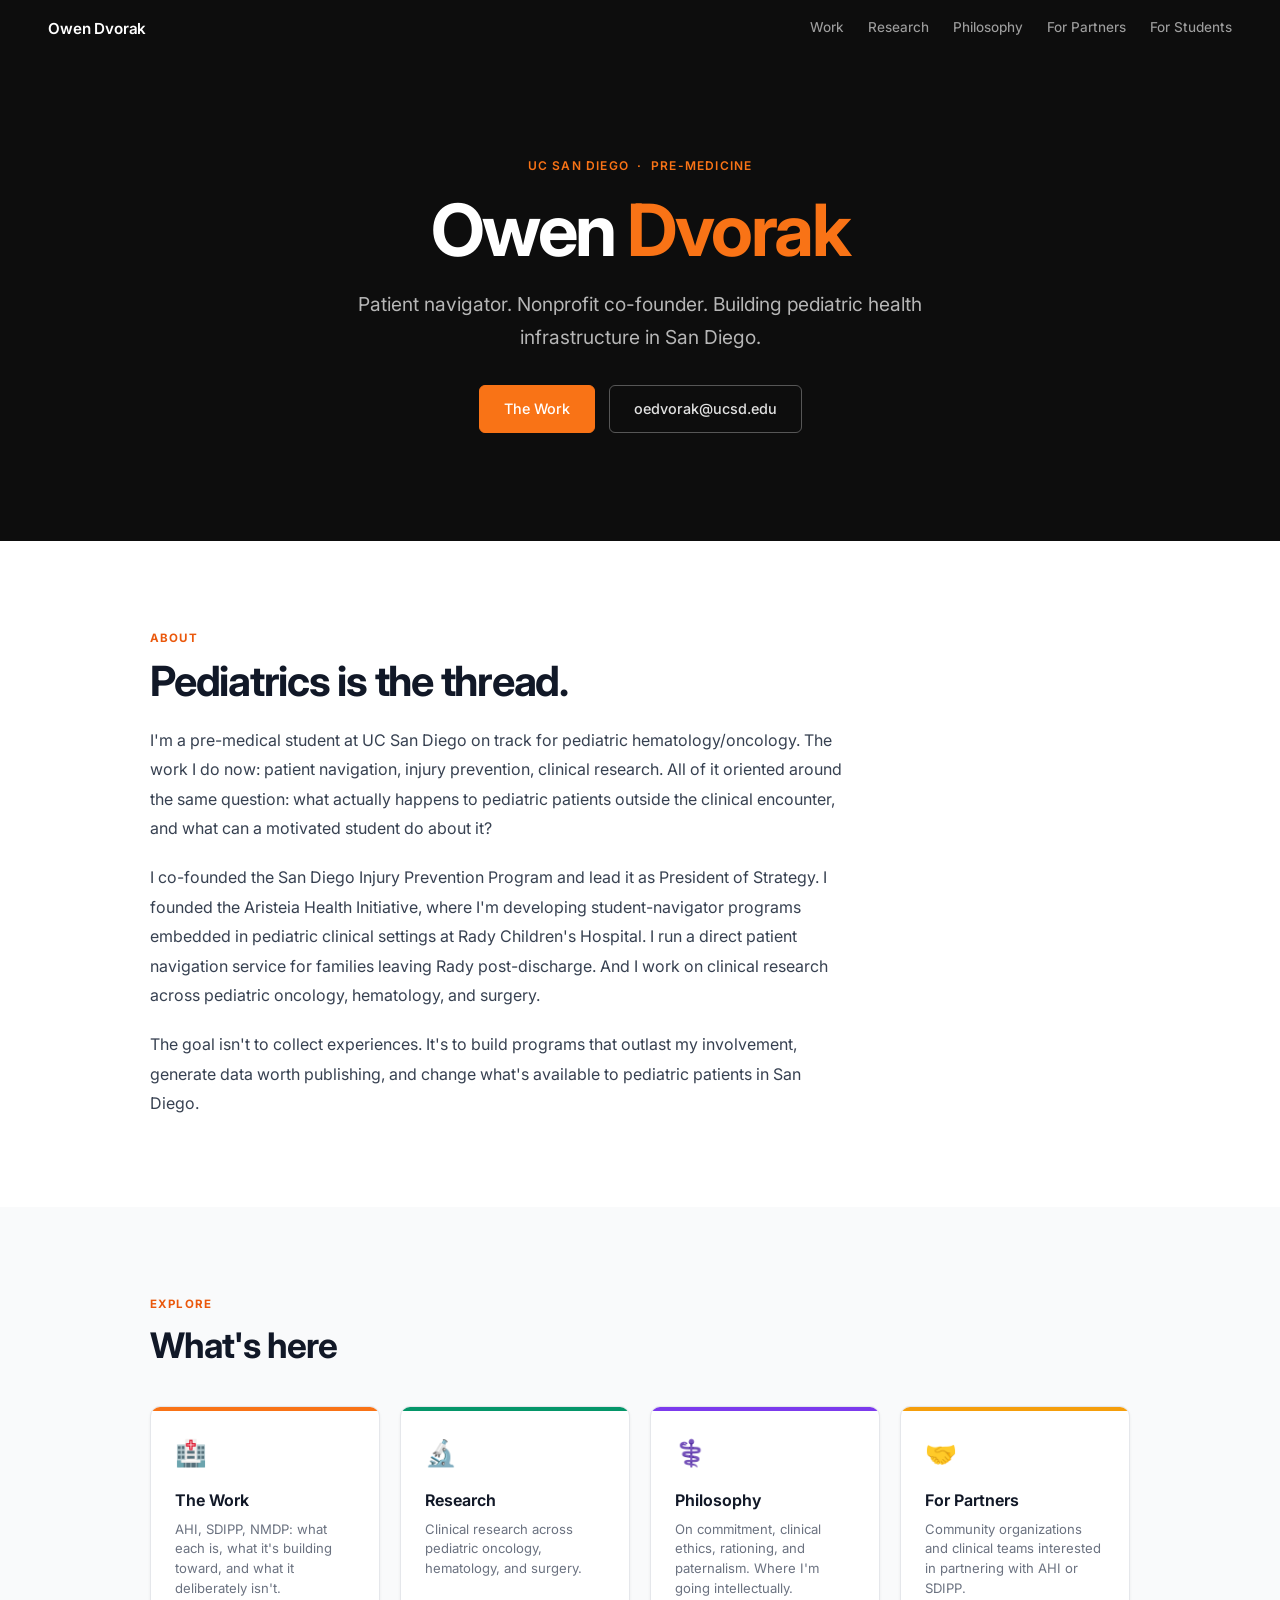
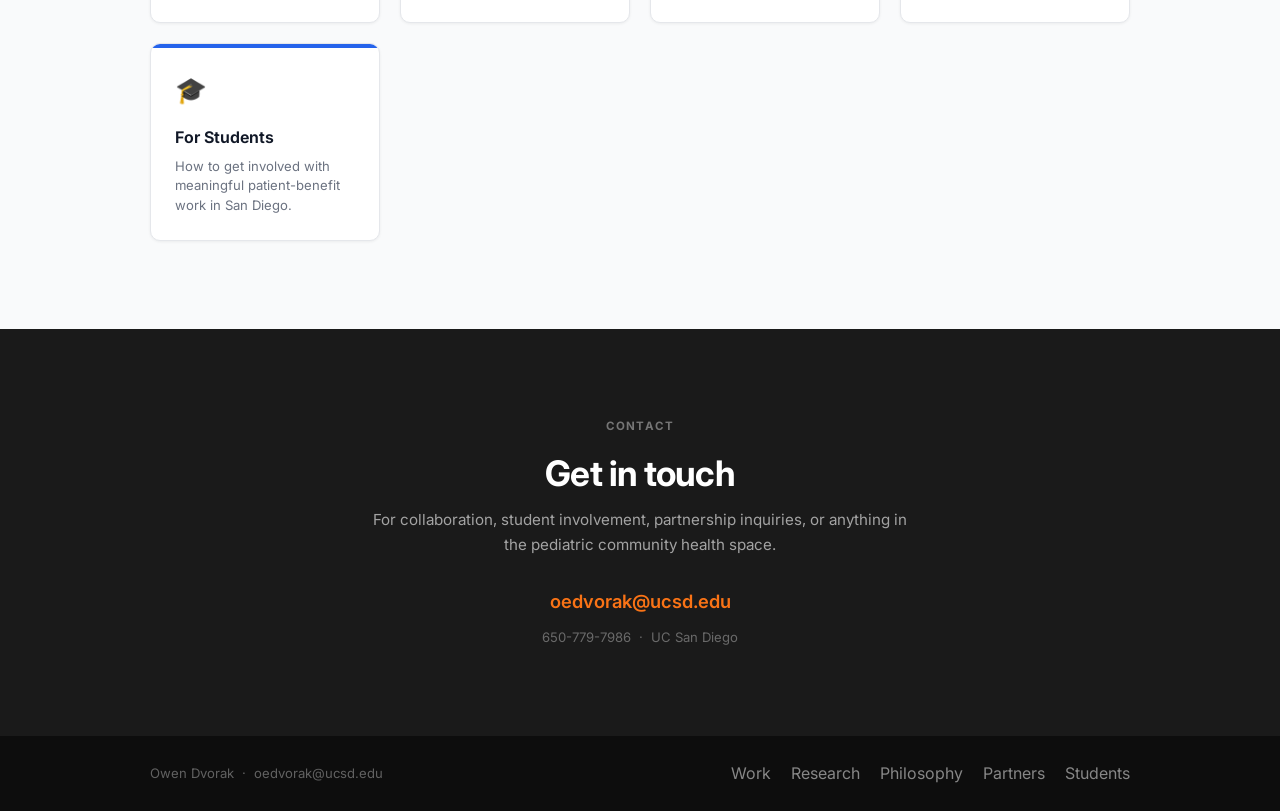
==== commit a7b87551: "v3: Space Grotesk headings, remove em dashes, fix voice" ====
--- a/index.html
+++ b/index.html
@@ -7,7 +7,7 @@
     <meta name="description" content="Pre-medical student at UC San Diego. Pediatric community health, patient navigation, clinical research.">
     <link rel="preconnect" href="https://fonts.googleapis.com">
     <link rel="preconnect" href="https://fonts.gstatic.com" crossorigin>
-    <link href="https://fonts.googleapis.com/css2?family=Inter:ital,wght@0,300;0,400;0,500;0,600;0,700;1,400&display=swap" rel="stylesheet">
+    <link href="https://fonts.googleapis.com/css2?family=Inter:ital,wght@0,300;0,400;0,500;0,600;0,700;1,400&family=Space+Grotesk:wght@400;500;600;700&display=swap" rel="stylesheet">
     <link rel="stylesheet" href="style.css">
 </head>
 <body>
@@ -42,7 +42,7 @@
         <p class="section-label label-orange">About</p>
         <h2 class="section-title-lg">Pediatrics is the thread.</h2>
         <div class="prose">
-            <p>I'm a pre-medical student at UC San Diego on track for pediatric hematology/oncology. The work I do now — patient navigation, injury prevention, clinical research — is all oriented around the same question: what actually happens to pediatric patients outside the clinical encounter, and what can a motivated student do about it?</p>
+            <p>I'm a pre-medical student at UC San Diego on track for pediatric hematology/oncology. The work I do now: patient navigation, injury prevention, clinical research. All of it oriented around the same question: what actually happens to pediatric patients outside the clinical encounter, and what can a motivated student do about it?</p>
             <p>I co-founded the San Diego Injury Prevention Program and lead it as President of Strategy. I founded the Aristeia Health Initiative, where I'm developing student-navigator programs embedded in pediatric clinical settings at Rady Children's Hospital. I run a direct patient navigation service for families leaving Rady post-discharge. And I work on clinical research across pediatric oncology, hematology, and surgery.</p>
             <p>The goal isn't to collect experiences. It's to build programs that outlast my involvement, generate data worth publishing, and change what's available to pediatric patients in San Diego.</p>
         </div>
@@ -58,7 +58,7 @@
             <a href="work.html" class="portal portal-orange">
                 <span class="portal-icon">🏥</span>
                 <div class="portal-title">The Work</div>
-                <p class="portal-desc">AHI, SDIPP, NMDP — what each is, what it's building toward, and what it deliberately isn't.</p>
+                <p class="portal-desc">AHI, SDIPP, NMDP: what each is, what it's building toward, and what it deliberately isn't.</p>
             </a>
             <a href="research.html" class="portal portal-green">
                 <span class="portal-icon">🔬</span>
@@ -68,7 +68,7 @@
             <a href="philosophy.html" class="portal portal-purple">
                 <span class="portal-icon">⚕️</span>
                 <div class="portal-title">Philosophy</div>
-                <p class="portal-desc">On commitment, clinical ethics, rationing, and paternalism — where I'm going intellectually.</p>
+                <p class="portal-desc">On commitment, clinical ethics, rationing, and paternalism. Where I'm going intellectually.</p>
             </a>
             <a href="partners.html" class="portal portal-amber">
                 <span class="portal-icon">🤝</span>
@@ -78,7 +78,7 @@
             <a href="students.html" class="portal portal-blue">
                 <span class="portal-icon">🎓</span>
                 <div class="portal-title">For Students</div>
-                <p class="portal-desc">Pre-med advice and how to get involved with meaningful patient-benefit work in San Diego.</p>
+                <p class="portal-desc">How to get involved with meaningful patient-benefit work in San Diego.</p>
             </a>
         </div>
     </div>
--- a/style.css
+++ b/style.css
@@ -1,503 +1,569 @@
-/* ============================================
+/* =============================================
    Owen Dvorak — Personal Website
-   style.css
-   ============================================ */
+   Shared Stylesheet
+   ============================================= */
 
 :root {
-    --navy:        #0f2044;
-    --navy-light:  #1a3060;
-    --blue:        #2563eb;
-    --blue-hover:  #1d4ed8;
-    --green:       #15803d;
-    --green-bg:    #dcfce7;
-    --indigo:      #1e40af;
-    --indigo-bg:   #dbeafe;
-    --bg:          #ffffff;
-    --bg-alt:      #f8fafc;
-    --text:        #0f172a;
-    --text-body:   #1e293b;
-    --text-soft:   #334155;
-    --text-muted:  #64748b;
-    --border:      #e2e8f0;
-    --shadow-sm:   0 1px 3px rgba(0, 0, 0, 0.07), 0 2px 8px rgba(0, 0, 0, 0.04);
-    --shadow-md:   0 4px 12px rgba(0, 0, 0, 0.10), 0 8px 24px rgba(0, 0, 0, 0.06);
+    /* Core palette */
+    --black:         #0d0d0d;
+    --charcoal:      #111111;
+    --orange:        #f97316;
+    --orange-dark:   #ea580c;
+    --orange-pale:   #fff7ed;
+    --orange-light:  #fed7aa;
+    --purple:        #7c3aed;
+    --purple-dark:   #6d28d9;
+    --purple-pale:   #faf5ff;
+    --purple-light:  #ede9fe;
+    --green:         #059669;
+    --green-dark:    #047857;
+    --green-pale:    #f0fdf4;
+    --green-light:   #d1fae5;
+    --blue:          #2563eb;
+    --blue-dark:     #1d4ed8;
+    --blue-pale:     #eff6ff;
+    --blue-light:    #dbeafe;
+    --white:         #ffffff;
+    --gray-50:       #f9fafb;
+    --gray-100:      #f3f4f6;
+    --text:          #111827;
+    --text-soft:     #374151;
+    --text-muted:    #6b7280;
+    --border:        #e5e7eb;
+
+    /* Page-specific hero backgrounds */
+    --hero-home:        #0d0d0d;
+    --hero-work:        #1c0a00;
+    --hero-research:    #052e16;
+    --hero-philosophy:  #1e1b4b;
+    --hero-partners:    #431407;
+    --hero-students:    #0c4a6e;
 }
 
 /* ---- Reset ---- */
-
-*, *::before, *::after {
-    box-sizing: border-box;
-    margin: 0;
-    padding: 0;
-}
-
-html {
-    scroll-behavior: smooth;
-    font-size: 16px;
-}
-
+*, *::before, *::after { box-sizing: border-box; margin: 0; padding: 0; }
+html { scroll-behavior: smooth; font-size: 16px; }
 body {
     font-family: 'Inter', -apple-system, BlinkMacSystemFont, 'Segoe UI', sans-serif;
     line-height: 1.7;
     color: var(--text);
-    background: var(--bg);
+    background: var(--white);
     -webkit-font-smoothing: antialiased;
 }
+a { color: inherit; text-decoration: none; }
+ul { list-style: none; }
 
 /* ---- Navigation ---- */
-
 .nav {
     position: fixed;
-    top: 0;
-    left: 0;
-    right: 0;
-    z-index: 200;
+    top: 0; left: 0; right: 0;
+    z-index: 300;
+    height: 58px;
     display: flex;
     align-items: center;
     justify-content: space-between;
-    height: 58px;
     padding: 0 2rem;
-    background: var(--navy);
-    transition: box-shadow 0.25s ease;
-}
-
-.nav-scrolled {
-    box-shadow: 0 2px 16px rgba(0, 0, 0, 0.25);
-}
-
-.nav-name {
+    background: var(--black);
+    transition: box-shadow 0.25s;
+}
+.nav-scrolled { box-shadow: 0 2px 20px rgba(0,0,0,0.4); }
+.nav-logo {
     font-size: 0.95rem;
     font-weight: 600;
-    color: #ffffff;
-    text-decoration: none;
+    color: #fff;
     letter-spacing: -0.01em;
-}
-
+    white-space: nowrap;
+}
 .nav-links {
     display: flex;
-    gap: 1.75rem;
+    gap: 1.5rem;
     align-items: center;
 }
-
 .nav-links a {
-    font-size: 0.875rem;
+    font-size: 0.85rem;
     font-weight: 450;
-    color: rgba(255, 255, 255, 0.7);
-    text-decoration: none;
+    color: rgba(255,255,255,0.6);
     transition: color 0.15s;
-}
-
-.nav-links a:hover {
-    color: #ffffff;
-}
-
-/* ---- Hero ---- */
-
+    position: relative;
+    padding-bottom: 2px;
+}
+.nav-links a:hover,
+.nav-links a.active {
+    color: var(--orange);
+}
+.nav-links a.active::after {
+    content: '';
+    position: absolute;
+    bottom: -2px;
+    left: 0; right: 0;
+    height: 2px;
+    background: var(--orange);
+    border-radius: 1px;
+}
+
+/* ---- Hero variants ---- */
 .hero {
-    background: var(--navy);
-    padding: 148px 2rem 108px;
-    text-align: center;
-}
-
-.hero-inner {
-    max-width: 660px;
-    margin: 0 auto;
-}
-
-.hero-label {
-    font-size: 0.78rem;
-    font-weight: 500;
-    letter-spacing: 0.08em;
+    padding: 144px 2rem 96px;
+    position: relative;
+    overflow: hidden;
+}
+.hero-home     { background: var(--hero-home); }
+.hero-work     { background: var(--hero-work); }
+.hero-research { background: var(--hero-research); }
+.hero-philosophy { background: var(--hero-philosophy); }
+.hero-partners { background: var(--hero-partners); }
+.hero-students { background: var(--hero-students); }
+
+.hero-inner { max-width: 700px; margin: 0 auto; }
+.hero-center { text-align: center; margin: 0 auto; }
+
+.hero-eyebrow {
+    font-size: 0.75rem;
+    font-weight: 600;
+    letter-spacing: 0.1em;
     text-transform: uppercase;
-    color: rgba(255, 255, 255, 0.45);
     margin-bottom: 1rem;
 }
-
-.hero-name {
-    font-size: clamp(2.6rem, 7vw, 4.2rem);
+.hero-eyebrow-orange { color: var(--orange); }
+.hero-eyebrow-green  { color: #6ee7b7; }
+.hero-eyebrow-purple { color: #c4b5fd; }
+.hero-eyebrow-amber  { color: #fcd34d; }
+.hero-eyebrow-blue   { color: #93c5fd; }
+
+.hero-title {
+    font-size: clamp(2.8rem, 7vw, 4.5rem);
     font-weight: 700;
     letter-spacing: -0.035em;
-    line-height: 1.08;
+    line-height: 1.05;
     color: #ffffff;
     margin-bottom: 1.25rem;
 }
-
-.hero-tagline {
-    font-size: clamp(1rem, 2.4vw, 1.15rem);
-    font-weight: 400;
-    line-height: 1.65;
-    color: rgba(255, 255, 255, 0.72);
-    margin-bottom: 2.25rem;
-}
+.hero-title span { color: var(--orange); }
+
+.hero-sub {
+    font-size: clamp(1rem, 2.5vw, 1.2rem);
+    line-height: 1.7;
+    color: rgba(255,255,255,0.7);
+    max-width: 580px;
+    margin-bottom: 2rem;
+}
+.hero-center .hero-sub { margin-left: auto; margin-right: auto; }
 
 .hero-ctas {
     display: flex;
     gap: 0.875rem;
-    justify-content: center;
     flex-wrap: wrap;
 }
+.hero-center .hero-ctas { justify-content: center; }
 
 /* ---- Buttons ---- */
-
 .btn {
-    display: inline-block;
-    padding: 0.625rem 1.5rem;
-    border-radius: 6px;
-    font-size: 0.9rem;
-    font-weight: 500;
-    text-decoration: none;
-    cursor: pointer;
-    transition: background 0.15s, border-color 0.15s, color 0.15s;
-    border: 1.5px solid transparent;
-}
-
-.btn-primary {
-    background: var(--blue);
-    color: #ffffff;
-    border-color: var(--blue);
-}
-
-.btn-primary:hover {
-    background: var(--blue-hover);
-    border-color: var(--blue-hover);
-}
-
-.btn-secondary {
-    background: rgba(255, 255, 255, 0.08);
-    color: rgba(255, 255, 255, 0.88);
-    border-color: rgba(255, 255, 255, 0.22);
-}
-
-.btn-secondary:hover {
-    background: rgba(255, 255, 255, 0.15);
-}
-
-/* ---- Sections ---- */
-
-.section {
-    padding: 88px 2rem;
-}
-
-.section-alt {
-    background: var(--bg-alt);
-}
-
-.container {
-    max-width: 960px;
-    margin: 0 auto;
-}
-
-.section-title {
-    font-size: clamp(1.5rem, 3vw, 2rem);
-    font-weight: 700;
-    letter-spacing: -0.025em;
-    color: var(--text);
-    margin-bottom: 2rem;
-    line-height: 1.2;
-}
-
-/* ---- About ---- */
-
-.about-content p {
-    font-size: 1.05rem;
-    line-height: 1.85;
-    color: var(--text-body);
-    max-width: 740px;
-    margin-bottom: 1.25rem;
-}
-
-.about-content p:last-child {
-    margin-bottom: 0;
-}
-
-/* ---- Cards ---- */
-
-.cards-grid {
-    display: grid;
-    grid-template-columns: 1fr;
-    gap: 1.5rem;
-}
-
-.card {
-    background: var(--bg);
-    border: 1px solid var(--border);
-    border-radius: 12px;
-    box-shadow: var(--shadow-sm);
-    overflow: hidden;
-    transition: box-shadow 0.2s ease, transform 0.2s ease;
-}
-
-.card:hover {
-    box-shadow: var(--shadow-md);
-    transform: translateY(-2px);
-}
-
-.card-header {
-    padding: 1.5rem 1.75rem 0.75rem;
-    border-bottom: 1px solid var(--border);
-}
-
-.badge {
-    display: inline-block;
-    font-size: 0.7rem;
-    font-weight: 600;
-    letter-spacing: 0.05em;
-    text-transform: uppercase;
-    padding: 0.2rem 0.55rem;
-    border-radius: 4px;
-    margin-bottom: 0.6rem;
-}
-
-.badge-active {
-    background: var(--green-bg);
-    color: var(--green);
-}
-
-.badge-leadership {
-    background: var(--indigo-bg);
-    color: var(--indigo);
-}
-
-.card-title {
-    font-size: 1.15rem;
-    font-weight: 650;
-    letter-spacing: -0.015em;
-    color: var(--text);
-    margin-bottom: 0.2rem;
-    line-height: 1.3;
-}
-
-.card-subtitle {
-    font-size: 0.82rem;
-    color: var(--text-muted);
-    font-weight: 400;
-}
-
-.card-body {
-    padding: 1.25rem 1.75rem 1.75rem;
-}
-
-.card-body > p {
-    font-size: 0.95rem;
-    line-height: 1.8;
-    color: var(--text-soft);
-    margin-bottom: 1.1rem;
-}
-
-.card-list {
-    list-style: none;
-    margin: 0 0 1.1rem;
-    padding: 0;
-}
-
-.card-list li {
-    font-size: 0.875rem;
-    color: #475569;
-    line-height: 1.65;
-    padding: 0.3rem 0 0.3rem 1.25rem;
-    position: relative;
-}
-
-.card-list li::before {
-    content: '\2013'; /* en dash */
-    position: absolute;
-    left: 0;
-    color: var(--blue);
-    font-weight: 700;
-}
-
-.card-note {
-    font-size: 0.83rem;
-    color: var(--text-muted);
-    font-style: italic;
-    margin-bottom: 0 !important;
-    padding-top: 0.75rem;
-    border-top: 1px solid var(--border);
-}
-
-/* ---- Building ---- */
-
-.building-content > p {
-    font-size: 1rem;
-    line-height: 1.85;
-    color: var(--text-body);
-    max-width: 740px;
-    margin-bottom: 1.2rem;
-}
-
-.building-callout {
-    margin-top: 2.25rem;
-    padding: 1.75rem 2rem;
-    background: var(--bg-alt);
-    border: 1px solid var(--border);
-    border-left: 4px solid var(--blue);
-    border-radius: 8px;
-    max-width: 740px;
-}
-
-.building-subhead {
-    font-size: 1rem;
-    font-weight: 650;
-    letter-spacing: -0.01em;
-    color: var(--text);
-    margin-bottom: 1rem;
-}
-
-.building-list {
-    list-style: none;
-    padding: 0;
-    margin: 0;
-}
-
-.building-list li {
-    font-size: 0.925rem;
-    color: var(--text-soft);
-    line-height: 1.7;
-    padding: 0.85rem 0;
-    border-bottom: 1px solid var(--border);
-}
-
-.building-list li:last-child {
-    border-bottom: none;
-    padding-bottom: 0;
-}
-
-.building-list li strong {
-    display: block;
-    font-size: 0.9rem;
-    color: var(--text);
-    margin-bottom: 0.2rem;
-    font-weight: 600;
-}
-
-/* ---- Ethics ---- */
-
-.ethics-content p {
-    font-size: 1rem;
-    line-height: 1.85;
-    color: var(--text-body);
-    max-width: 740px;
-    margin-bottom: 1.2rem;
-}
-
-.ethics-content p:last-child {
-    margin-bottom: 0;
-}
-
-/* ---- Contact ---- */
-
-.contact-inner {
-    max-width: 580px;
-    margin: 0 auto;
-    text-align: center;
-}
-
-.contact-inner .section-title {
-    margin-bottom: 0.75rem;
-}
-
-.contact-sub {
-    font-size: 1rem;
-    color: var(--text-muted);
-    line-height: 1.7;
-    margin-bottom: 2rem;
-}
-
-.contact-links {
-    display: flex;
-    gap: 0.875rem;
-    justify-content: center;
-    flex-wrap: wrap;
-    margin-bottom: 1.5rem;
-}
-
-.contact-btn {
     display: inline-block;
     padding: 0.65rem 1.5rem;
     border-radius: 6px;
     font-size: 0.9rem;
     font-weight: 500;
+    border: 1.5px solid transparent;
+    cursor: pointer;
+    transition: background 0.15s, border-color 0.15s, color 0.15s;
     text-decoration: none;
-    background: var(--blue);
-    color: #ffffff;
-    border: 1.5px solid var(--blue);
-    transition: background 0.15s, border-color 0.15s;
-}
-
-.contact-btn:hover {
-    background: var(--blue-hover);
-    border-color: var(--blue-hover);
-}
-
-.contact-btn-outline {
-    background: transparent;
-    color: var(--blue);
-}
-
-.contact-btn-outline:hover {
-    background: var(--blue);
-    color: #ffffff;
-}
-
-.contact-note {
+}
+.btn-orange        { background: var(--orange); color: #fff; border-color: var(--orange); }
+.btn-orange:hover  { background: var(--orange-dark); border-color: var(--orange-dark); }
+.btn-outline-white { background: transparent; color: rgba(255,255,255,0.88); border-color: rgba(255,255,255,0.3); }
+.btn-outline-white:hover { background: rgba(255,255,255,0.1); }
+.btn-outline-orange { background: transparent; color: var(--orange); border-color: var(--orange); }
+.btn-outline-orange:hover { background: var(--orange); color: #fff; }
+
+/* ---- Layout ---- */
+.container { max-width: 980px; margin: 0 auto; }
+.section { padding: 80px 2rem; }
+.section-tight { padding: 56px 2rem; }
+
+/* Section background alternation */
+.bg-white   { background: var(--white); }
+.bg-warm    { background: var(--orange-pale); }
+.bg-cool    { background: var(--purple-pale); }
+.bg-sage    { background: var(--green-pale); }
+.bg-sky     { background: var(--blue-pale); }
+.bg-light   { background: var(--gray-50); }
+.bg-dark    { background: var(--black); color: #fff; }
+.bg-charcoal { background: #1a1a1a; color: #fff; }
+
+/* ---- Typography ---- */
+.section-label {
+    font-size: 0.72rem;
+    font-weight: 700;
+    letter-spacing: 0.1em;
+    text-transform: uppercase;
+    margin-bottom: 0.6rem;
+}
+.label-orange { color: var(--orange-dark); }
+.label-purple { color: var(--purple); }
+.label-green  { color: var(--green); }
+.label-blue   { color: var(--blue); }
+
+.section-title {
+    font-size: clamp(1.6rem, 3.5vw, 2.2rem);
+    font-weight: 700;
+    letter-spacing: -0.025em;
+    line-height: 1.2;
+    margin-bottom: 1rem;
+}
+.section-title-lg {
+    font-size: clamp(1.8rem, 4vw, 2.6rem);
+    font-weight: 700;
+    letter-spacing: -0.03em;
+    line-height: 1.15;
+    margin-bottom: 1.25rem;
+}
+.section-intro {
+    font-size: 1.05rem;
+    line-height: 1.85;
+    color: var(--text-soft);
+    max-width: 680px;
+    margin-bottom: 2.5rem;
+}
+.prose p {
+    font-size: 1rem;
+    line-height: 1.85;
+    color: var(--text-soft);
+    max-width: 700px;
+    margin-bottom: 1.2rem;
+}
+.prose p:last-child { margin-bottom: 0; }
+
+/* ---- Cards ---- */
+.card {
+    background: var(--white);
+    border: 1px solid var(--border);
+    border-radius: 10px;
+    padding: 1.5rem 1.75rem;
+    box-shadow: 0 1px 3px rgba(0,0,0,0.06), 0 2px 8px rgba(0,0,0,0.04);
+    transition: box-shadow 0.2s, transform 0.2s;
+}
+.card:hover {
+    box-shadow: 0 4px 16px rgba(0,0,0,0.10), 0 8px 24px rgba(0,0,0,0.06);
+    transform: translateY(-2px);
+}
+.card-orange { border-left: 4px solid var(--orange); }
+.card-purple { border-left: 4px solid var(--purple); }
+.card-green  { border-left: 4px solid var(--green); }
+.card-blue   { border-left: 4px solid var(--blue); }
+
+.card-title {
+    font-size: 1.1rem;
+    font-weight: 650;
+    letter-spacing: -0.01em;
+    color: var(--text);
+    margin-bottom: 0.35rem;
+    line-height: 1.3;
+}
+.card-meta {
     font-size: 0.82rem;
     color: var(--text-muted);
-}
+    margin-bottom: 0.85rem;
+}
+.card-body {
+    font-size: 0.95rem;
+    line-height: 1.75;
+    color: var(--text-soft);
+}
+.card-note {
+    font-size: 0.83rem;
+    color: var(--text-muted);
+    font-style: italic;
+    border-top: 1px solid var(--border);
+    padding-top: 0.75rem;
+    margin-top: 1rem;
+}
+
+/* ---- Grid layouts ---- */
+.grid-2 {
+    display: grid;
+    grid-template-columns: repeat(2, 1fr);
+    gap: 1.5rem;
+}
+.grid-3 {
+    display: grid;
+    grid-template-columns: repeat(3, 1fr);
+    gap: 1.5rem;
+}
+.grid-auto {
+    display: grid;
+    grid-template-columns: repeat(auto-fit, minmax(280px, 1fr));
+    gap: 1.5rem;
+}
+
+/* ---- Bullet list ---- */
+.bullet-list { margin: 1rem 0; }
+.bullet-list li {
+    font-size: 0.925rem;
+    line-height: 1.7;
+    color: var(--text-soft);
+    padding: 0.3rem 0 0.3rem 1.3rem;
+    position: relative;
+}
+.bullet-list li::before {
+    content: '–';
+    position: absolute;
+    left: 0;
+    font-weight: 700;
+}
+.bullet-orange li::before { color: var(--orange); }
+.bullet-purple li::before { color: var(--purple); }
+.bullet-green  li::before { color: var(--green); }
+.bullet-blue   li::before { color: var(--blue); }
+
+/* ---- Accent blocks ---- */
+.callout {
+    padding: 1.25rem 1.5rem;
+    border-radius: 8px;
+    border-left: 4px solid;
+    margin: 1.5rem 0;
+    max-width: 700px;
+}
+.callout-orange { background: var(--orange-pale); border-color: var(--orange); }
+.callout-purple { background: var(--purple-pale); border-color: var(--purple); }
+.callout-green  { background: var(--green-pale);  border-color: var(--green); }
+.callout p {
+    font-size: 0.95rem;
+    line-height: 1.75;
+    margin: 0;
+    color: var(--text-soft);
+}
+
+/* ---- Nav portal cards (homepage) ---- */
+.portal-grid {
+    display: grid;
+    grid-template-columns: repeat(auto-fit, minmax(200px, 1fr));
+    gap: 1.25rem;
+    margin-top: 2.5rem;
+}
+.portal {
+    display: block;
+    padding: 1.5rem;
+    border-radius: 10px;
+    background: var(--white);
+    border: 1px solid var(--border);
+    box-shadow: 0 1px 3px rgba(0,0,0,0.06);
+    text-decoration: none;
+    transition: transform 0.18s, box-shadow 0.18s;
+    position: relative;
+    overflow: hidden;
+}
+.portal:hover {
+    transform: translateY(-3px);
+    box-shadow: 0 6px 20px rgba(0,0,0,0.12);
+}
+.portal::before {
+    content: '';
+    position: absolute;
+    top: 0; left: 0; right: 0;
+    height: 4px;
+}
+.portal-orange::before { background: var(--orange); }
+.portal-purple::before { background: var(--purple); }
+.portal-green::before  { background: var(--green); }
+.portal-blue::before   { background: var(--blue); }
+.portal-amber::before  { background: #f59e0b; }
+
+.portal-icon {
+    font-size: 1.6rem;
+    margin-bottom: 0.75rem;
+    display: block;
+}
+.portal-title {
+    font-size: 1rem;
+    font-weight: 650;
+    color: var(--text);
+    margin-bottom: 0.35rem;
+}
+.portal-desc {
+    font-size: 0.82rem;
+    color: var(--text-muted);
+    line-height: 1.5;
+}
+
+/* ---- Subsection (PNS inside AHI) ---- */
+.subsection {
+    background: var(--orange-pale);
+    border: 1px solid var(--orange-light);
+    border-radius: 10px;
+    padding: 1.5rem 1.75rem;
+    margin-top: 2rem;
+}
+.subsection-title {
+    font-size: 1rem;
+    font-weight: 650;
+    color: var(--text);
+    margin-bottom: 0.3rem;
+}
+.subsection-meta {
+    font-size: 0.8rem;
+    color: var(--orange-dark);
+    font-weight: 500;
+    margin-bottom: 0.85rem;
+}
+
+/* ---- Work section blocks ---- */
+.work-block { margin-bottom: 4rem; }
+.work-block:last-child { margin-bottom: 0; }
+.work-block-header {
+    display: flex;
+    align-items: flex-start;
+    gap: 1rem;
+    margin-bottom: 1.25rem;
+}
+.work-block-dot {
+    width: 12px;
+    height: 12px;
+    border-radius: 50%;
+    flex-shrink: 0;
+    margin-top: 6px;
+}
+.dot-orange { background: var(--orange); }
+.dot-purple { background: var(--purple); }
+.dot-blue   { background: var(--blue); }
+
+.work-block-heading {
+    font-size: 1.4rem;
+    font-weight: 700;
+    letter-spacing: -0.02em;
+    color: var(--text);
+    line-height: 1.2;
+}
+.work-block-sub {
+    font-size: 0.85rem;
+    color: var(--text-muted);
+    margin-top: 0.2rem;
+}
+
+/* ---- Divider ---- */
+.divider {
+    border: none;
+    border-top: 1px solid var(--border);
+    margin: 3rem 0;
+}
+.divider-orange { border-color: var(--orange-light); }
+.divider-purple { border-color: var(--purple-light); }
+
+/* ---- Contact strip ---- */
+.contact-strip {
+    display: flex;
+    align-items: center;
+    justify-content: center;
+    gap: 1rem;
+    padding: 3rem 2rem;
+    flex-wrap: wrap;
+    text-align: center;
+}
+.contact-strip p {
+    font-size: 0.95rem;
+    color: rgba(255,255,255,0.7);
+    max-width: 500px;
+    line-height: 1.6;
+    margin-bottom: 1.25rem;
+}
+.contact-email {
+    font-size: 1.1rem;
+    font-weight: 600;
+    color: var(--orange);
+}
+.contact-email:hover { color: var(--orange-light); }
 
 /* ---- Footer ---- */
-
 .footer {
-    background: var(--navy);
+    background: var(--black);
     padding: 1.5rem 2rem;
     text-align: center;
 }
-
+.footer-inner {
+    max-width: 980px;
+    margin: 0 auto;
+    display: flex;
+    align-items: center;
+    justify-content: space-between;
+    flex-wrap: wrap;
+    gap: 0.5rem;
+}
 .footer p {
     font-size: 0.82rem;
-    color: rgba(255, 255, 255, 0.38);
-}
+    color: rgba(255,255,255,0.35);
+}
+.footer a {
+    color: rgba(255,255,255,0.5);
+    transition: color 0.15s;
+}
+.footer a:hover { color: var(--orange); }
+
+/* ---- Research cards ---- */
+.research-card {
+    background: var(--white);
+    border: 1px solid var(--border);
+    border-radius: 10px;
+    padding: 1.5rem 1.75rem;
+    border-left: 4px solid var(--green);
+    box-shadow: 0 1px 3px rgba(0,0,0,0.05);
+    transition: box-shadow 0.2s, transform 0.2s;
+}
+.research-card:hover {
+    box-shadow: 0 4px 16px rgba(0,0,0,0.09);
+    transform: translateY(-2px);
+}
+.research-card-label {
+    font-size: 0.7rem;
+    font-weight: 700;
+    letter-spacing: 0.08em;
+    text-transform: uppercase;
+    color: var(--green);
+    margin-bottom: 0.4rem;
+}
+.research-card-title {
+    font-size: 1.05rem;
+    font-weight: 650;
+    color: var(--text);
+    margin-bottom: 0.75rem;
+    line-height: 1.3;
+}
+.research-card-body {
+    font-size: 0.9rem;
+    line-height: 1.75;
+    color: var(--text-soft);
+}
+
+/* ---- Philosophy page ---- */
+.philosophy-block {
+    max-width: 720px;
+    margin-bottom: 3.5rem;
+}
+.philosophy-block:last-child { margin-bottom: 0; }
+.philosophy-block h3 {
+    font-size: 1.2rem;
+    font-weight: 650;
+    letter-spacing: -0.01em;
+    color: var(--text);
+    margin-bottom: 1rem;
+}
+.philosophy-block p {
+    font-size: 1rem;
+    line-height: 1.9;
+    color: var(--text-soft);
+    margin-bottom: 1.1rem;
+}
+.philosophy-block p:last-child { margin-bottom: 0; }
 
 /* ---- Responsive ---- */
-
-@media (max-width: 640px) {
-    .nav-links {
-        display: none;
-    }
-
-    .hero {
-        padding: 112px 1.25rem 80px;
-    }
-
-    .section {
-        padding: 64px 1.25rem;
-    }
-
-    .card-header,
-    .card-body {
-        padding-left: 1.25rem;
-        padding-right: 1.25rem;
-    }
-
-    .building-callout {
-        padding: 1.25rem 1.25rem;
-    }
-
-    .hero-ctas {
-        flex-direction: column;
-        align-items: center;
-    }
+@media (max-width: 768px) {
+    .nav-links { display: none; }
+    .hero { padding: 112px 1.25rem 72px; }
+    .section { padding: 60px 1.25rem; }
+    .grid-2, .grid-3 { grid-template-columns: 1fr; }
+    .footer-inner { justify-content: center; text-align: center; }
 }
 
 @media (min-width: 900px) {
-    .nav {
-        padding: 0 3rem;
-    }
-
-    .hero {
-        padding: 160px 3rem 120px;
-    }
-
-    .section {
-        padding: 96px 3rem;
-    }
-}
+    .nav { padding: 0 3rem; }
+    .hero { padding: 156px 3rem 108px; }
+    .section { padding: 88px 3rem; }
+}
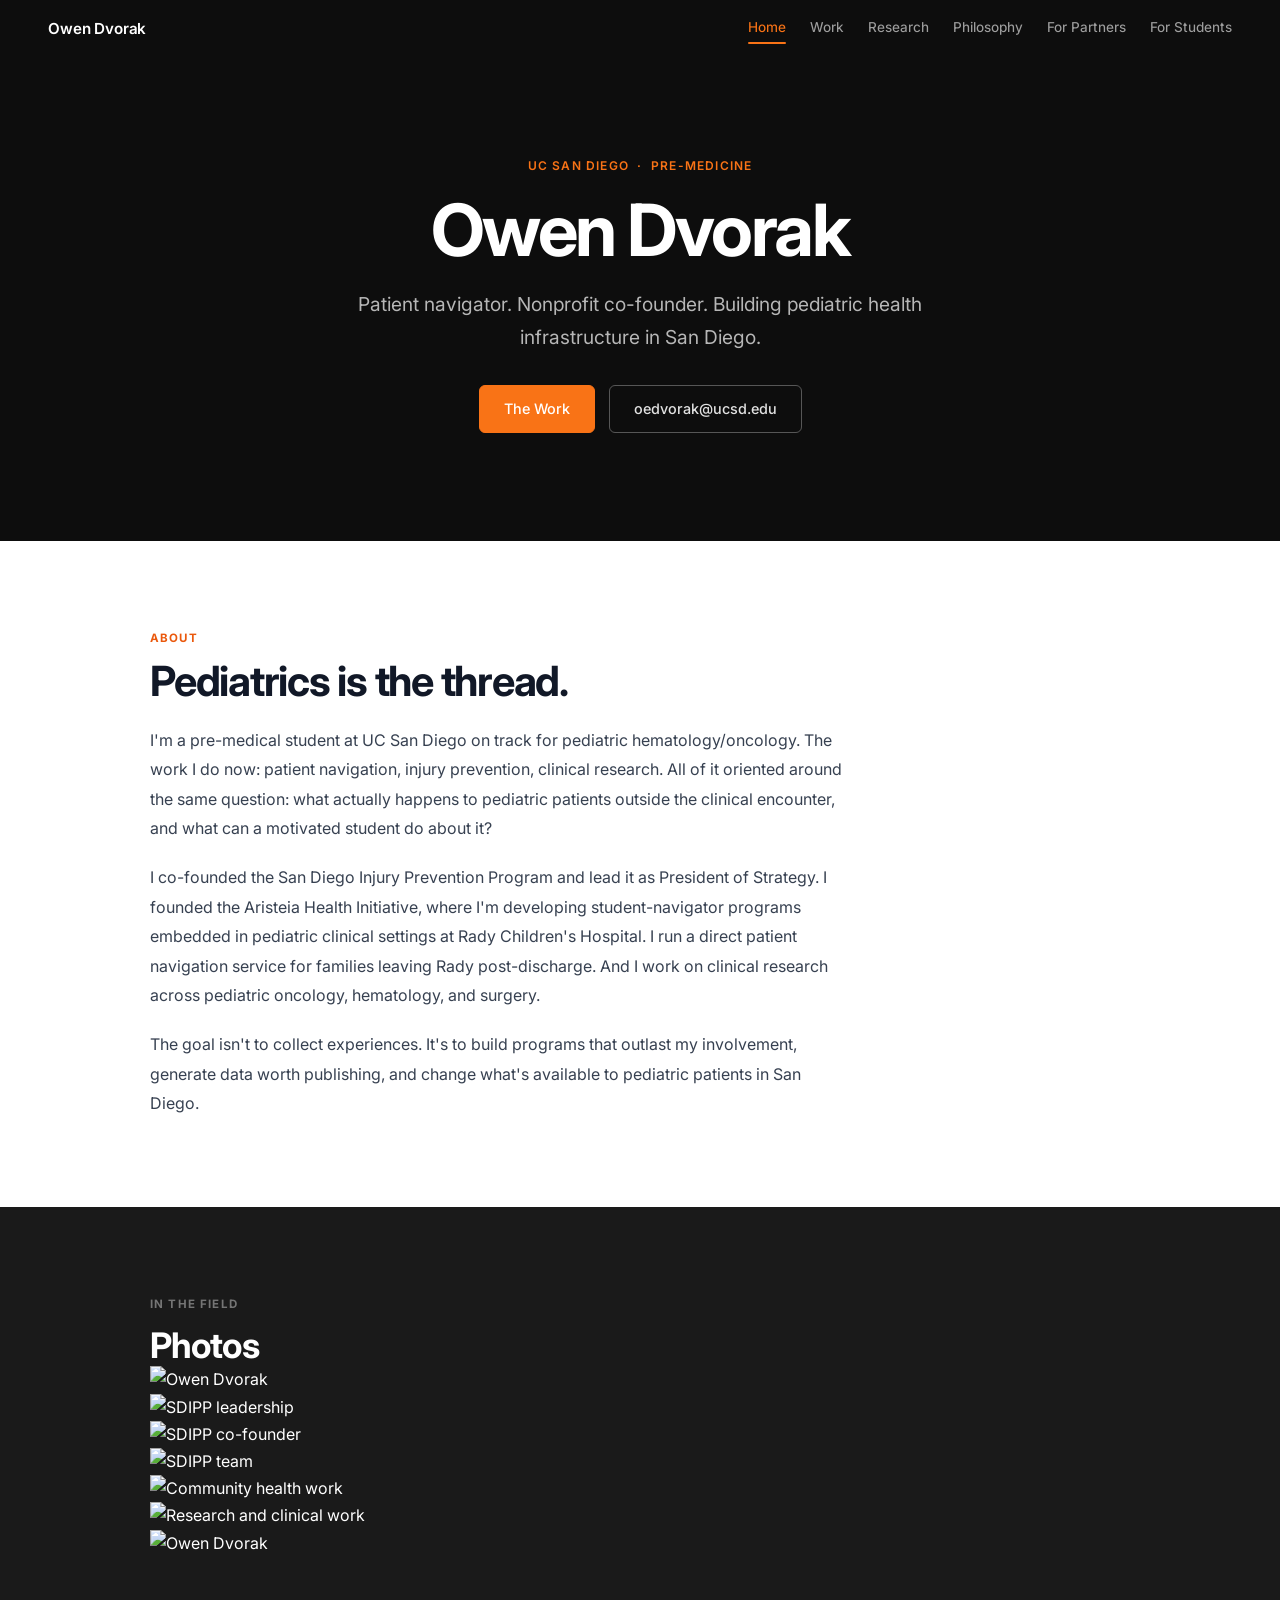
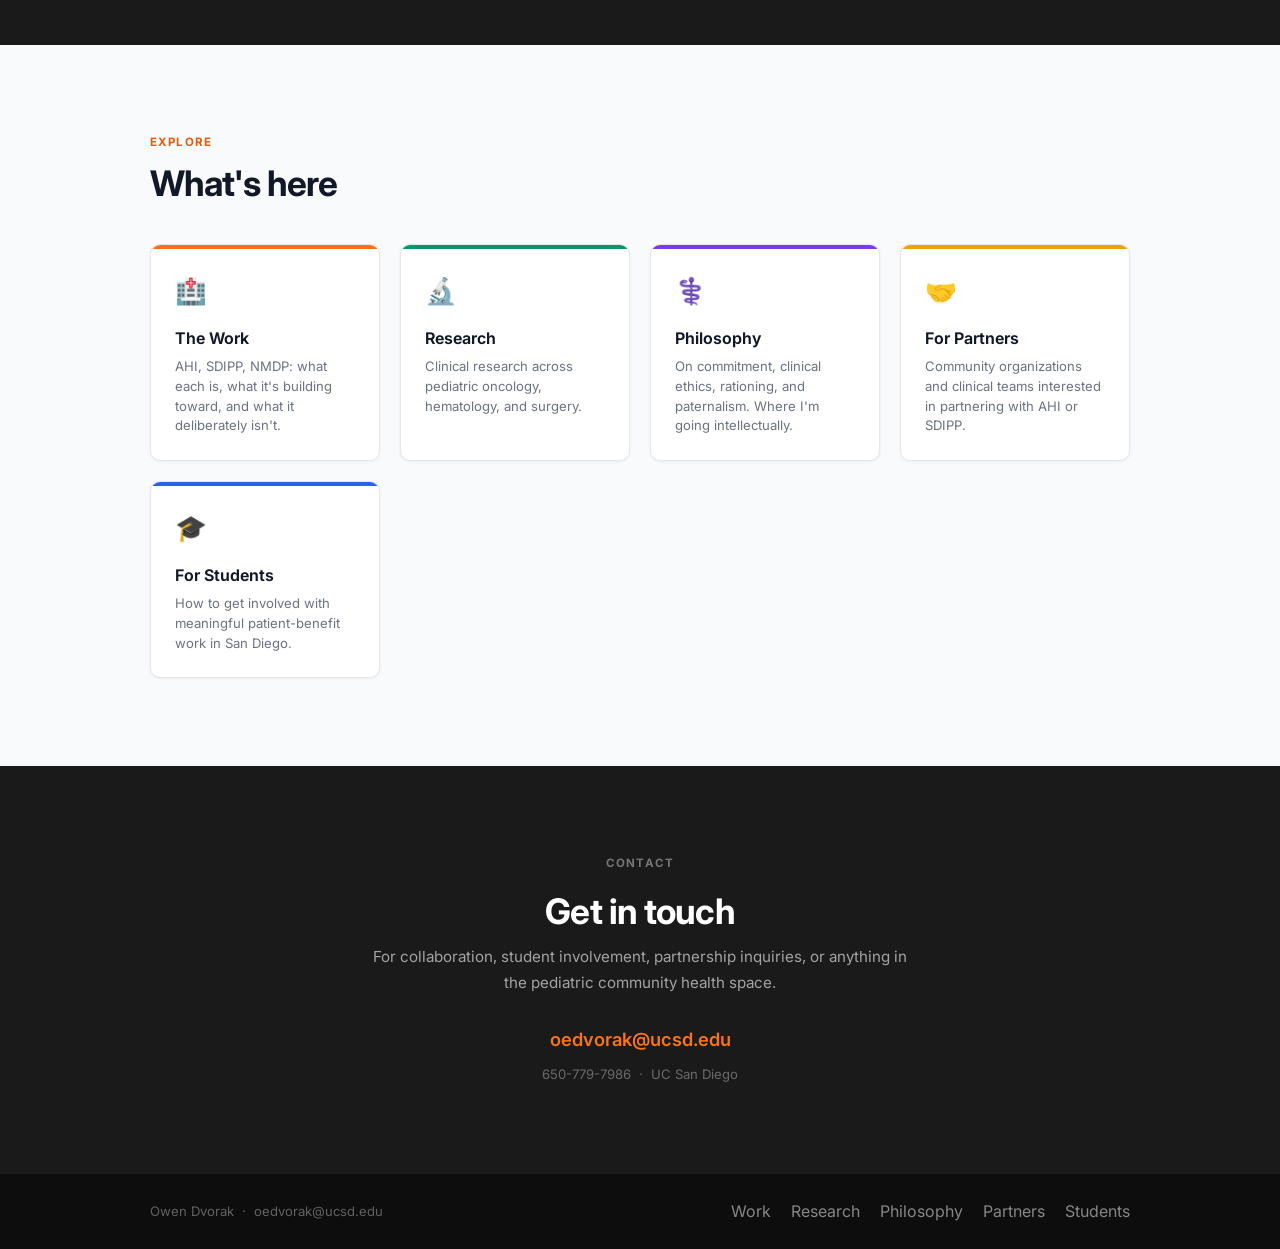
==== commit db6aa144: "Add Home nav, fix hero title, gallery section with photos" ====
--- a/index.html
+++ b/index.html
@@ -13,8 +13,9 @@
 <body>
 
 <nav class="nav" id="nav">
-    <a href="index.html" class="nav-logo">Owen Dvorak</a>
+    <span class="nav-logo">Owen Dvorak</span>
     <div class="nav-links">
+        <a href="index.html">Home</a>
         <a href="work.html">Work</a>
         <a href="research.html">Research</a>
         <a href="philosophy.html">Philosophy</a>
@@ -27,7 +28,7 @@
 <section class="hero hero-home">
     <div class="hero-inner hero-center">
         <p class="hero-eyebrow hero-eyebrow-orange">UC San Diego &nbsp;·&nbsp; Pre-Medicine</p>
-        <h1 class="hero-title">Owen <span>Dvorak</span></h1>
+        <h1 class="hero-title">Owen Dvorak</h1>
         <p class="hero-sub">Patient navigator. Nonprofit co-founder. Building pediatric health infrastructure in San Diego.</p>
         <div class="hero-ctas">
             <a href="work.html" class="btn btn-orange">The Work</a>
@@ -45,6 +46,37 @@
             <p>I'm a pre-medical student at UC San Diego on track for pediatric hematology/oncology. The work I do now: patient navigation, injury prevention, clinical research. All of it oriented around the same question: what actually happens to pediatric patients outside the clinical encounter, and what can a motivated student do about it?</p>
             <p>I co-founded the San Diego Injury Prevention Program and lead it as President of Strategy. I founded the Aristeia Health Initiative, where I'm developing student-navigator programs embedded in pediatric clinical settings at Rady Children's Hospital. I run a direct patient navigation service for families leaving Rady post-discharge. And I work on clinical research across pediatric oncology, hematology, and surgery.</p>
             <p>The goal isn't to collect experiences. It's to build programs that outlast my involvement, generate data worth publishing, and change what's available to pediatric patients in San Diego.</p>
+        </div>
+    </div>
+</section>
+
+<!-- Gallery -->
+<section class="section bg-charcoal">
+    <div class="container">
+        <p class="section-label" style="color:rgba(255,255,255,0.4);">In the field</p>
+        <h2 class="section-title" style="color:#fff; margin-bottom:0;">Photos</h2>
+        <div class="photo-grid">
+            <div class="photo-item">
+                <img src="images/individual-1.jpg" alt="Owen Dvorak" loading="lazy">
+            </div>
+            <div class="photo-item">
+                <img src="images/exec.jpg" alt="SDIPP leadership" loading="lazy">
+            </div>
+            <div class="photo-item portrait">
+                <img src="images/copres.jpg" alt="SDIPP co-founder" loading="lazy">
+            </div>
+            <div class="photo-item">
+                <img src="images/whole-board.jpg" alt="SDIPP team" loading="lazy">
+            </div>
+            <div class="photo-item portrait">
+                <img src="images/emts.jpg" alt="Community health work" loading="lazy">
+            </div>
+            <div class="photo-item">
+                <img src="images/r-and-i.jpg" alt="Research and clinical work" loading="lazy">
+            </div>
+            <div class="photo-item portrait">
+                <img src="images/individual-2.jpg" alt="Owen Dvorak" loading="lazy">
+            </div>
         </div>
     </div>
 </section>
--- a/style.css
+++ b/style.css
@@ -53,6 +53,14 @@
 a { color: inherit; text-decoration: none; }
 ul { list-style: none; }
 
+/* ---- Heading font ---- */
+h1, h2, h3,
+.hero-title, .section-title, .section-title-lg,
+.card-title, .work-block-heading, .research-card-title,
+.portal-title, .subsection-title, .philosophy-block h3 {
+    font-family: 'Space Grotesk', 'Inter', -apple-system, sans-serif;
+}
+
 /* ---- Navigation ---- */
 .nav {
     position: fixed;
@@ -553,6 +561,36 @@
 }
 .philosophy-block p:last-child { margin-bottom: 0; }
 
+/* ---- Solid-color accent bands ---- */
+.band-orange { background: var(--orange); color: #fff; padding: 56px 2rem; }
+.band-purple { background: var(--purple); color: #fff; padding: 56px 2rem; }
+.band-green  { background: var(--green);  color: #fff; padding: 56px 2rem; }
+.band-dark   { background: #111;          color: #fff; padding: 56px 2rem; }
+
+.stat-row {
+    max-width: 900px;
+    margin: 0 auto;
+    display: flex;
+    gap: 3rem;
+    justify-content: center;
+    flex-wrap: wrap;
+}
+.stat-item { text-align: center; }
+.stat-num {
+    font-family: 'Space Grotesk', sans-serif;
+    font-size: clamp(2.2rem, 5vw, 3.2rem);
+    font-weight: 700;
+    line-height: 1;
+    display: block;
+    margin-bottom: 0.4rem;
+}
+.stat-desc {
+    font-size: 0.88rem;
+    opacity: 0.85;
+    line-height: 1.4;
+    max-width: 140px;
+}
+
 /* ---- Responsive ---- */
 @media (max-width: 768px) {
     .nav-links { display: none; }
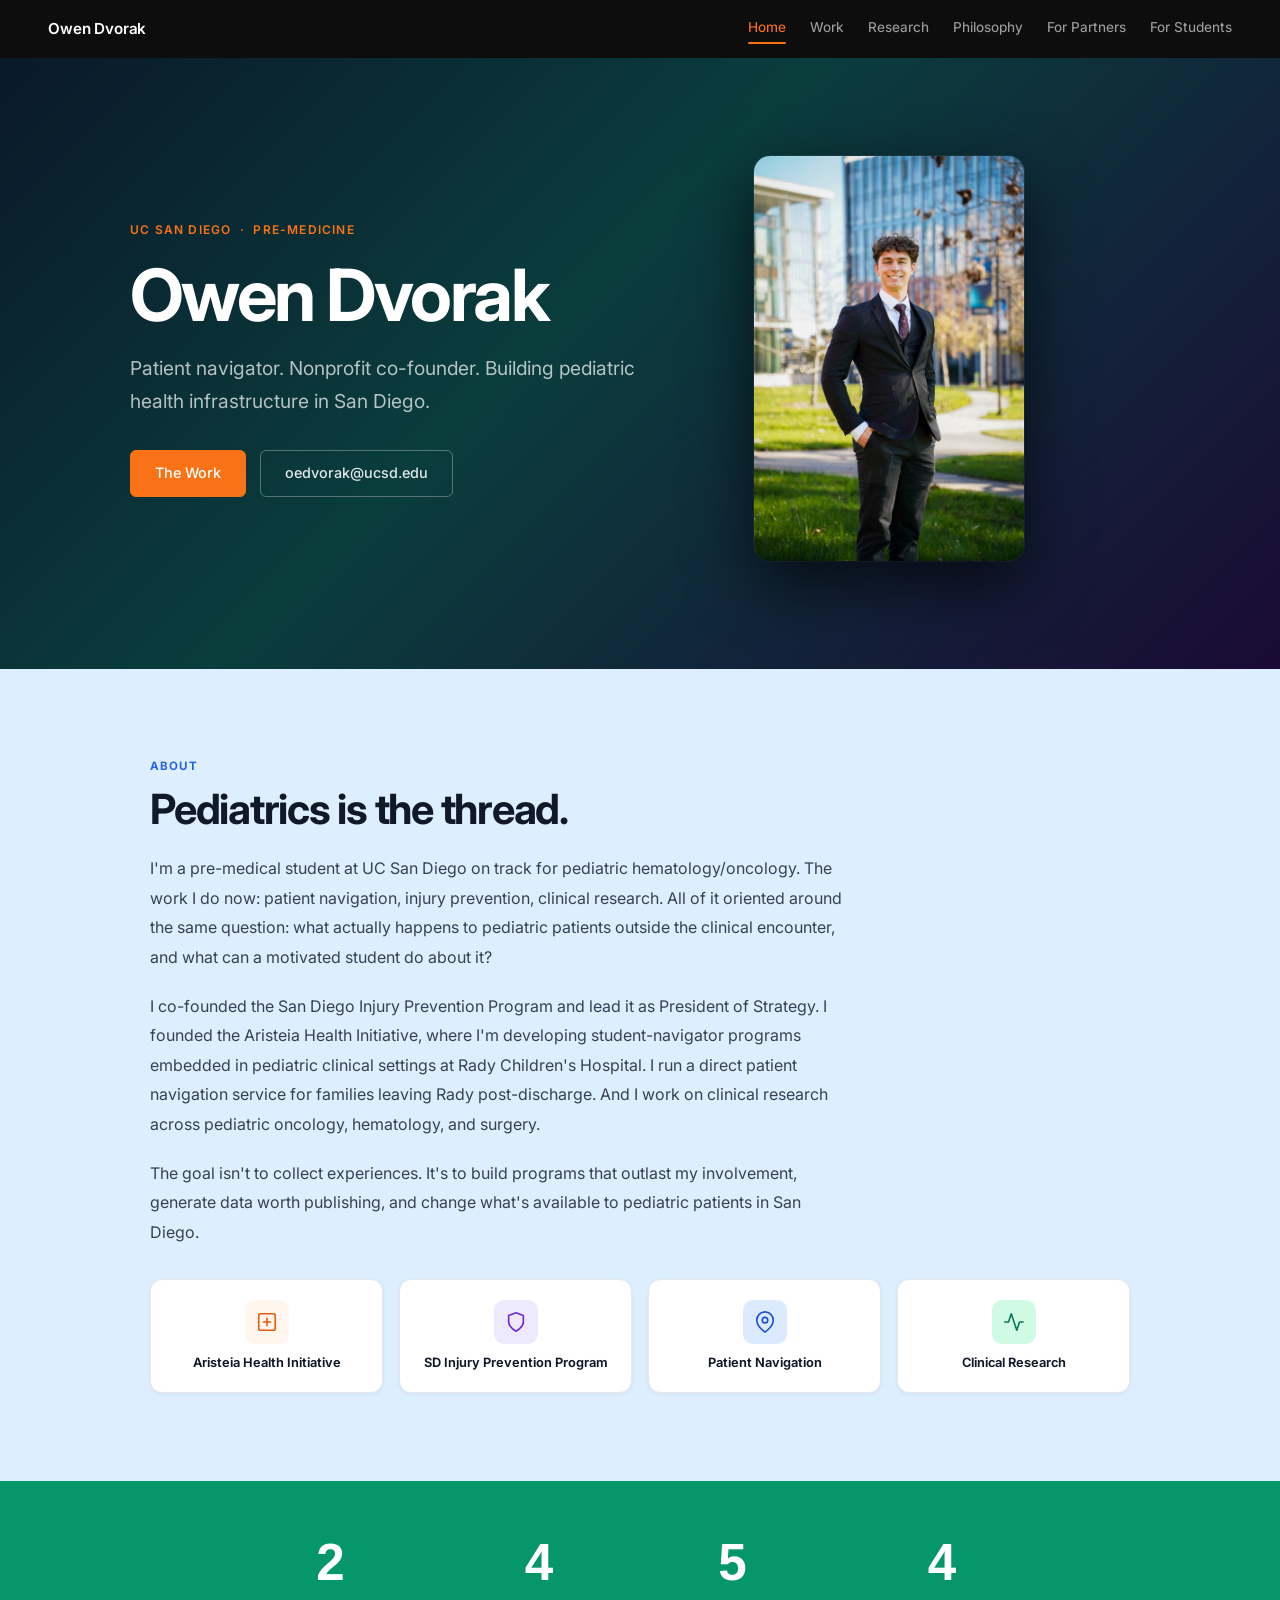
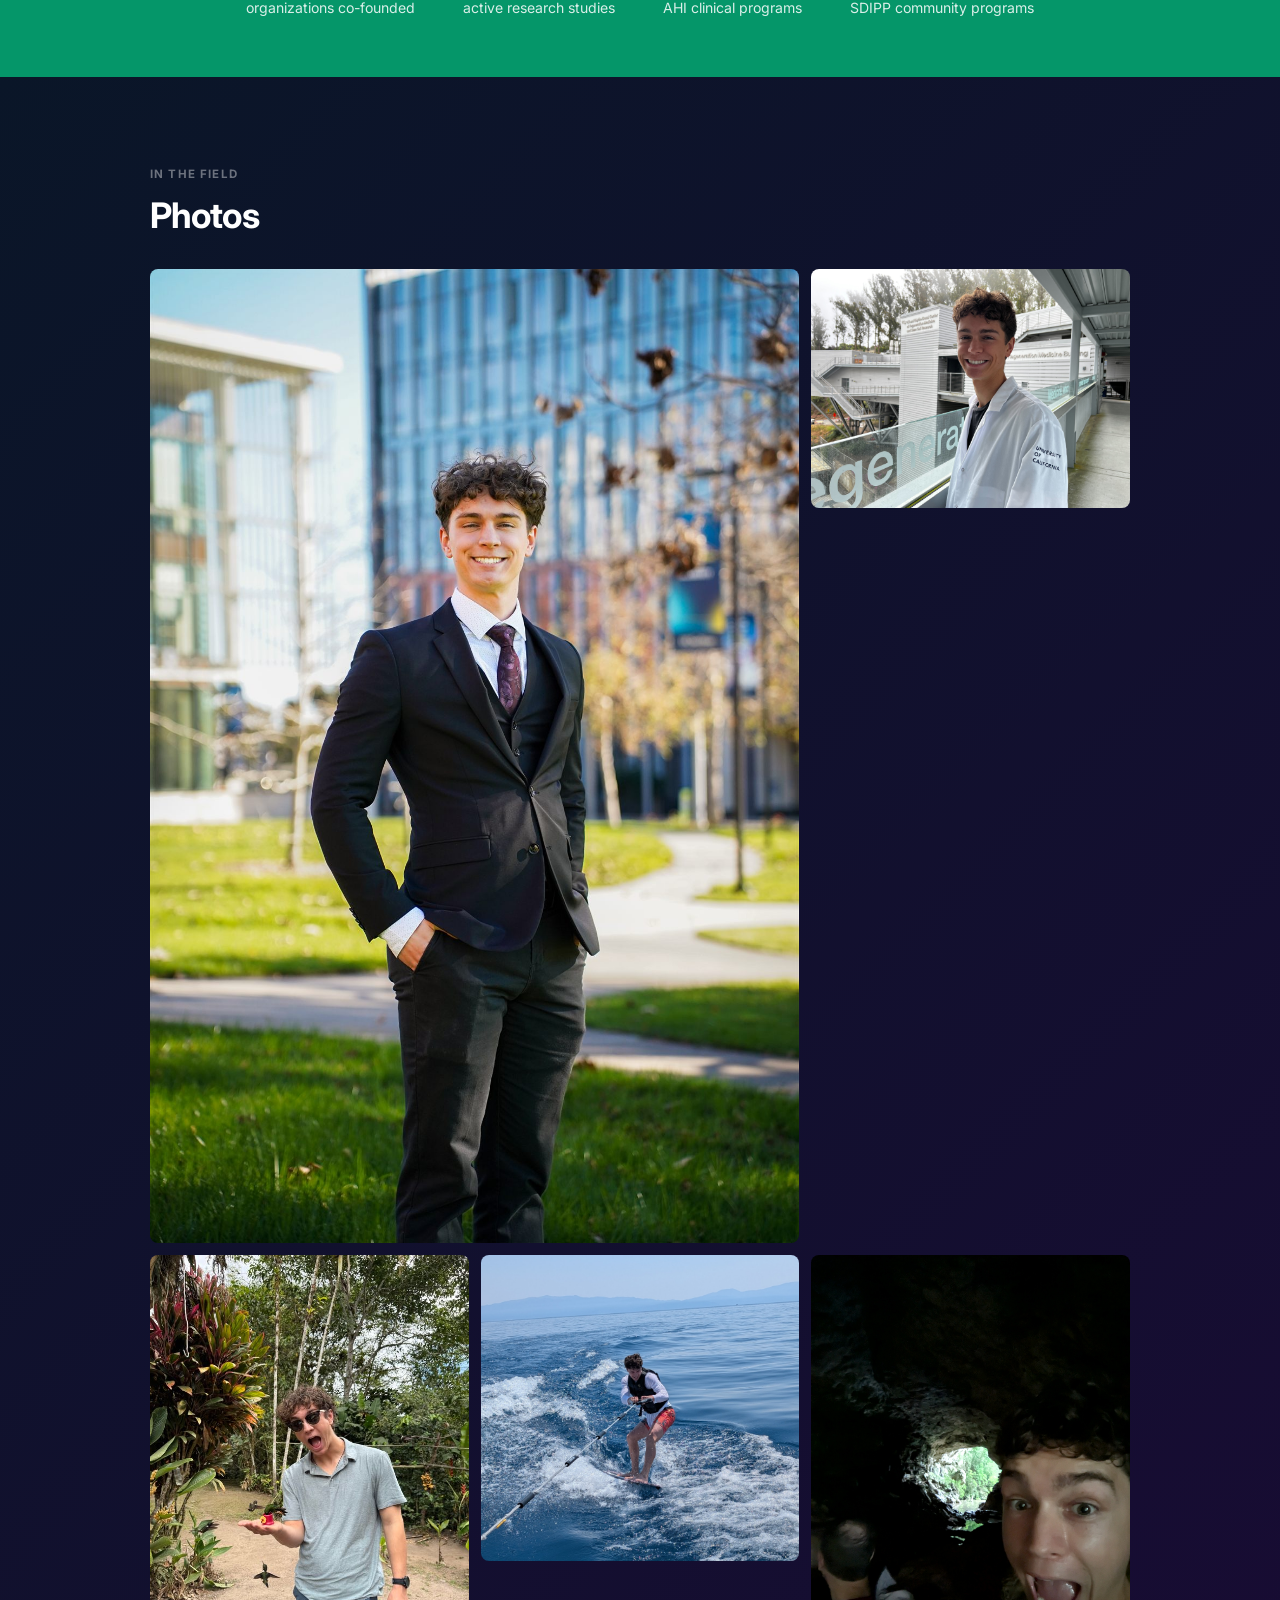
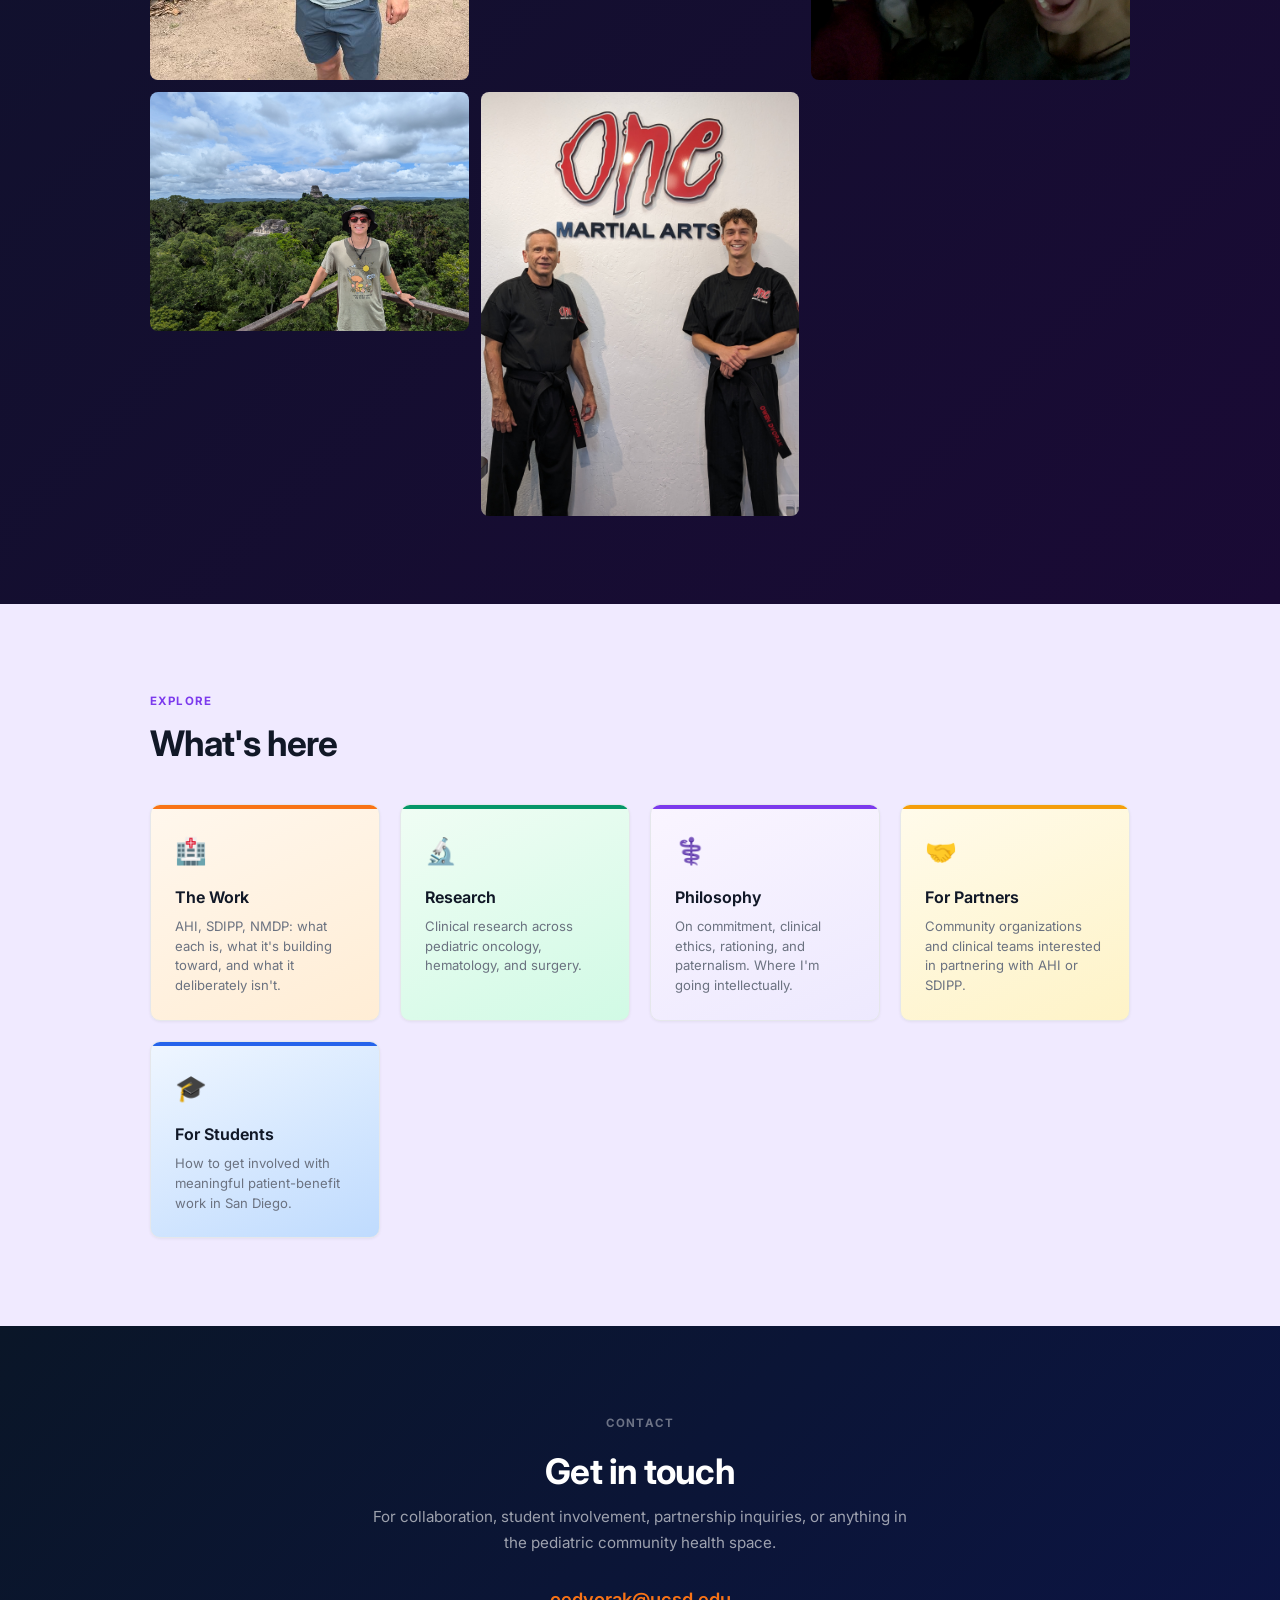
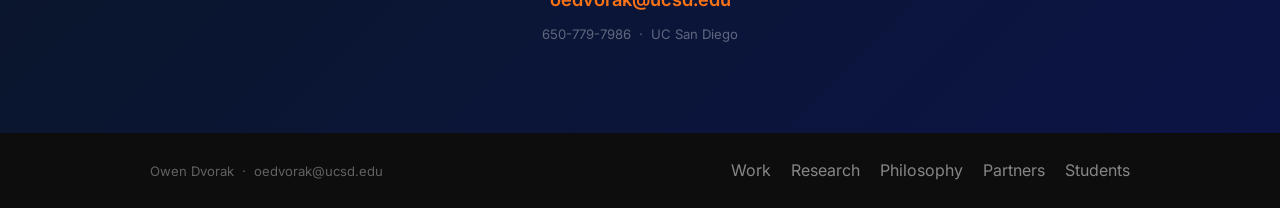
==== commit 204897a6: "Redesign home page: recreational photos, icon chips, stats band, multi-color palette Co-Authored-By:" ====
--- a/index.html
+++ b/index.html
@@ -26,65 +26,118 @@
 
 <!-- Hero -->
 <section class="hero hero-home">
-    <div class="hero-inner hero-center">
-        <p class="hero-eyebrow hero-eyebrow-orange">UC San Diego &nbsp;·&nbsp; Pre-Medicine</p>
-        <h1 class="hero-title">Owen Dvorak</h1>
-        <p class="hero-sub">Patient navigator. Nonprofit co-founder. Building pediatric health infrastructure in San Diego.</p>
-        <div class="hero-ctas">
-            <a href="work.html" class="btn btn-orange">The Work</a>
-            <a href="mailto:oedvorak@ucsd.edu" class="btn btn-outline-white">oedvorak@ucsd.edu</a>
+    <div class="hero-split-wrapper">
+        <div class="hero-inner">
+            <p class="hero-eyebrow hero-eyebrow-orange">UC San Diego &nbsp;·&nbsp; Pre-Medicine</p>
+            <h1 class="hero-title">Owen Dvorak</h1>
+            <p class="hero-sub">Patient navigator. Nonprofit co-founder. Building pediatric health infrastructure in San Diego.</p>
+            <div class="hero-ctas">
+                <a href="work.html" class="btn btn-orange">The Work</a>
+                <a href="mailto:oedvorak@ucsd.edu" class="btn btn-outline-white">oedvorak@ucsd.edu</a>
+            </div>
+        </div>
+        <div class="hero-portrait">
+            <img src="images/individual-1.jpg" alt="Owen Dvorak">
         </div>
     </div>
 </section>
 
 <!-- About -->
-<section class="section bg-white">
+<section class="section bg-sky">
     <div class="container">
-        <p class="section-label label-orange">About</p>
+        <p class="section-label label-blue">About</p>
         <h2 class="section-title-lg">Pediatrics is the thread.</h2>
         <div class="prose">
             <p>I'm a pre-medical student at UC San Diego on track for pediatric hematology/oncology. The work I do now: patient navigation, injury prevention, clinical research. All of it oriented around the same question: what actually happens to pediatric patients outside the clinical encounter, and what can a motivated student do about it?</p>
             <p>I co-founded the San Diego Injury Prevention Program and lead it as President of Strategy. I founded the Aristeia Health Initiative, where I'm developing student-navigator programs embedded in pediatric clinical settings at Rady Children's Hospital. I run a direct patient navigation service for families leaving Rady post-discharge. And I work on clinical research across pediatric oncology, hematology, and surgery.</p>
             <p>The goal isn't to collect experiences. It's to build programs that outlast my involvement, generate data worth publishing, and change what's available to pediatric patients in San Diego.</p>
         </div>
+        <div class="role-grid">
+            <div class="role-chip">
+                <div class="role-icon role-icon-orange">
+                    <svg xmlns="http://www.w3.org/2000/svg" viewBox="0 0 24 24" fill="none" stroke="currentColor" stroke-width="1.75" stroke-linecap="round" stroke-linejoin="round"><rect x="3" y="3" width="18" height="18" rx="2"/><line x1="12" y1="8" x2="12" y2="16"/><line x1="8" y1="12" x2="16" y2="12"/></svg>
+                </div>
+                <span class="role-chip-label">Aristeia Health Initiative</span>
+            </div>
+            <div class="role-chip">
+                <div class="role-icon role-icon-purple">
+                    <svg xmlns="http://www.w3.org/2000/svg" viewBox="0 0 24 24" fill="none" stroke="currentColor" stroke-width="1.75" stroke-linecap="round" stroke-linejoin="round"><path d="M12 22s8-4 8-10V5l-8-3-8 3v7c0 6 8 10 8 10z"/></svg>
+                </div>
+                <span class="role-chip-label">SD Injury Prevention Program</span>
+            </div>
+            <div class="role-chip">
+                <div class="role-icon role-icon-blue">
+                    <svg xmlns="http://www.w3.org/2000/svg" viewBox="0 0 24 24" fill="none" stroke="currentColor" stroke-width="1.75" stroke-linecap="round" stroke-linejoin="round"><path d="M21 10c0 7-9 13-9 13s-9-6-9-13a9 9 0 0 1 18 0z"/><circle cx="12" cy="10" r="3"/></svg>
+                </div>
+                <span class="role-chip-label">Patient Navigation</span>
+            </div>
+            <div class="role-chip">
+                <div class="role-icon role-icon-green">
+                    <svg xmlns="http://www.w3.org/2000/svg" viewBox="0 0 24 24" fill="none" stroke="currentColor" stroke-width="1.75" stroke-linecap="round" stroke-linejoin="round"><polyline points="22 12 18 12 15 21 9 3 6 12 2 12"/></svg>
+                </div>
+                <span class="role-chip-label">Clinical Research</span>
+            </div>
+        </div>
+    </div>
+</section>
+
+<!-- Stats band -->
+<section class="band-green">
+    <div class="stat-row">
+        <div class="stat-item">
+            <span class="stat-num">2</span>
+            <span class="stat-desc">organizations co-founded</span>
+        </div>
+        <div class="stat-item">
+            <span class="stat-num">4</span>
+            <span class="stat-desc">active research studies</span>
+        </div>
+        <div class="stat-item">
+            <span class="stat-num">5</span>
+            <span class="stat-desc">AHI clinical programs</span>
+        </div>
+        <div class="stat-item">
+            <span class="stat-num">4</span>
+            <span class="stat-desc">SDIPP community programs</span>
+        </div>
     </div>
 </section>
 
 <!-- Gallery -->
-<section class="section bg-charcoal">
+<section class="section" style="background: linear-gradient(135deg, #0a1628 0%, #1a0a35 100%);">
     <div class="container">
         <p class="section-label" style="color:rgba(255,255,255,0.4);">In the field</p>
         <h2 class="section-title" style="color:#fff; margin-bottom:0;">Photos</h2>
         <div class="photo-grid">
-            <div class="photo-item">
+            <div class="photo-item photo-feature">
                 <img src="images/individual-1.jpg" alt="Owen Dvorak" loading="lazy">
             </div>
             <div class="photo-item">
-                <img src="images/exec.jpg" alt="SDIPP leadership" loading="lazy">
-            </div>
-            <div class="photo-item portrait">
-                <img src="images/copres.jpg" alt="SDIPP co-founder" loading="lazy">
-            </div>
-            <div class="photo-item">
-                <img src="images/whole-board.jpg" alt="SDIPP team" loading="lazy">
-            </div>
-            <div class="photo-item portrait">
-                <img src="images/emts.jpg" alt="Community health work" loading="lazy">
-            </div>
-            <div class="photo-item">
-                <img src="images/r-and-i.jpg" alt="Research and clinical work" loading="lazy">
-            </div>
-            <div class="photo-item portrait">
-                <img src="images/individual-2.jpg" alt="Owen Dvorak" loading="lazy">
+                <img src="images/lab-coat.jpg" alt="Owen Dvorak at UCSD" loading="lazy">
+            </div>
+            <div class="photo-item">
+                <img src="images/hummingbird.jpg" alt="Owen with a hummingbird" loading="lazy">
+            </div>
+            <div class="photo-item">
+                <img src="images/wakeboarding.jpg" alt="Owen wakeboarding" loading="lazy">
+            </div>
+            <div class="photo-item">
+                <img src="images/cave.jpg" alt="Owen exploring a cave" loading="lazy">
+            </div>
+            <div class="photo-item">
+                <img src="images/tikal.jpg" alt="Owen at Tikal, Guatemala" loading="lazy">
+            </div>
+            <div class="photo-item">
+                <img src="images/martial-arts.jpg" alt="Owen Dvorak at One Martial Arts" loading="lazy">
             </div>
         </div>
     </div>
 </section>
 
 <!-- Portal cards -->
-<section class="section bg-light">
+<section class="section bg-cool">
     <div class="container">
-        <p class="section-label label-orange">Explore</p>
+        <p class="section-label label-purple">Explore</p>
         <h2 class="section-title">What's here</h2>
         <div class="portal-grid">
             <a href="work.html" class="portal portal-orange">
@@ -117,7 +170,7 @@
 </section>
 
 <!-- Contact strip -->
-<section class="section bg-charcoal">
+<section class="section bg-navy">
     <div class="container" style="text-align:center; max-width:560px;">
         <p class="section-label" style="color:rgba(255,255,255,0.4); margin-bottom:1rem;">Contact</p>
         <h2 class="section-title" style="color:#fff; margin-bottom:0.75rem;">Get in touch</h2>
--- a/style.css
+++ b/style.css
@@ -115,7 +115,7 @@
     position: relative;
     overflow: hidden;
 }
-.hero-home     { background: var(--hero-home); }
+.hero-home     { background: linear-gradient(135deg, #0a1628 0%, #0a3d3d 45%, #1a0a35 100%); }
 .hero-work     { background: var(--hero-work); }
 .hero-research { background: var(--hero-research); }
 .hero-philosophy { background: var(--hero-philosophy); }
@@ -163,6 +163,34 @@
     flex-wrap: wrap;
 }
 .hero-center .hero-ctas { justify-content: center; }
+
+/* ---- Hero split (home page) ---- */
+.hero-split-wrapper {
+    display: flex;
+    align-items: center;
+    gap: 4rem;
+    max-width: 1020px;
+    margin: 0 auto;
+}
+.hero-split-wrapper .hero-inner {
+    flex: 1;
+    max-width: 560px;
+    margin: 0;
+    text-align: left;
+}
+.hero-split-wrapper .hero-ctas { justify-content: flex-start; }
+.hero-portrait {
+    flex-shrink: 0;
+    width: 270px;
+    border-radius: 16px;
+    overflow: hidden;
+    box-shadow: 0 24px 64px rgba(0,0,0,0.65), 0 0 0 1px rgba(255,255,255,0.07);
+}
+.hero-portrait img {
+    width: 100%;
+    height: auto;
+    display: block;
+}
 
 /* ---- Buttons ---- */
 .btn {
@@ -190,10 +218,10 @@
 
 /* Section background alternation */
 .bg-white   { background: var(--white); }
-.bg-warm    { background: var(--orange-pale); }
-.bg-cool    { background: var(--purple-pale); }
-.bg-sage    { background: var(--green-pale); }
-.bg-sky     { background: var(--blue-pale); }
+.bg-warm    { background: #fff0d6; }
+.bg-cool    { background: #f0eaff; }
+.bg-sage    { background: #e4f7ee; }
+.bg-sky     { background: #ddeeff; }
 .bg-light   { background: var(--gray-50); }
 .bg-dark    { background: var(--black); color: #fff; }
 .bg-charcoal { background: #1a1a1a; color: #fff; }
@@ -376,6 +404,12 @@
 .portal-blue::before   { background: var(--blue); }
 .portal-amber::before  { background: #f59e0b; }
 
+.portal-orange { background: linear-gradient(155deg, #fff7ed 0%, #ffedd5 100%); }
+.portal-purple { background: linear-gradient(155deg, #faf5ff 0%, #ede9fe 100%); }
+.portal-green  { background: linear-gradient(155deg, #f0fdf4 0%, #d1fae5 100%); }
+.portal-blue   { background: linear-gradient(155deg, #eff6ff 0%, #bfdbfe 100%); }
+.portal-amber  { background: linear-gradient(155deg, #fffbeb 0%, #fef3c7 100%); }
+
 .portal-icon {
     font-size: 1.6rem;
     margin-bottom: 0.75rem;
@@ -561,6 +595,84 @@
 }
 .philosophy-block p:last-child { margin-bottom: 0; }
 
+/* ---- Photo gallery ---- */
+.photo-grid {
+    display: grid;
+    grid-template-columns: repeat(3, 1fr);
+    gap: 0.75rem;
+    margin-top: 2rem;
+    align-items: start;
+}
+.photo-item {
+    overflow: hidden;
+    border-radius: 8px;
+    background: #111;
+}
+.photo-item img {
+    width: 100%;
+    height: auto;
+    display: block;
+    transition: transform 0.35s ease;
+}
+.photo-item:hover img { transform: scale(1.04); }
+
+.photo-feature { grid-column: span 2; }
+
+@media (max-width: 900px) {
+    .photo-grid { grid-template-columns: repeat(2, 1fr); }
+    .photo-feature { grid-column: span 2; }
+}
+@media (max-width: 500px) {
+    .photo-grid { grid-template-columns: 1fr; }
+    .photo-feature { grid-column: span 1; }
+}
+
+/* ---- Role chip grid (home About section) ---- */
+.role-grid {
+    display: grid;
+    grid-template-columns: repeat(4, 1fr);
+    gap: 1rem;
+    margin-top: 2rem;
+}
+.role-chip {
+    display: flex;
+    flex-direction: column;
+    align-items: center;
+    text-align: center;
+    padding: 1.25rem 1rem;
+    border-radius: 12px;
+    background: var(--white);
+    border: 1px solid var(--border);
+    box-shadow: 0 1px 4px rgba(0,0,0,0.06);
+    gap: 0.65rem;
+}
+.role-icon {
+    width: 44px;
+    height: 44px;
+    border-radius: 10px;
+    display: flex;
+    align-items: center;
+    justify-content: center;
+    flex-shrink: 0;
+}
+.role-icon svg { width: 22px; height: 22px; }
+.role-icon-orange { background: var(--orange-pale); color: var(--orange-dark); }
+.role-icon-purple { background: var(--purple-light); color: var(--purple-dark); }
+.role-icon-blue   { background: var(--blue-light);   color: var(--blue-dark); }
+.role-icon-green  { background: var(--green-light);  color: var(--green-dark); }
+.role-chip-label {
+    font-size: 0.8rem;
+    font-weight: 650;
+    color: var(--text);
+    line-height: 1.3;
+}
+@media (max-width: 600px) {
+    .role-grid { grid-template-columns: repeat(2, 1fr); }
+}
+
+/* ---- Navy section ---- */
+.bg-navy { background: linear-gradient(135deg, #0a1628 0%, #0c1445 100%); color: #fff; }
+
 /* ---- Solid-color accent bands ---- */
 .band-orange { background: var(--orange); color: #fff; padding: 56px 2rem; }
 .band-purple { background: var(--purple); color: #fff; padding: 56px 2rem; }
@@ -598,6 +710,10 @@
     .section { padding: 60px 1.25rem; }
     .grid-2, .grid-3 { grid-template-columns: 1fr; }
     .footer-inner { justify-content: center; text-align: center; }
+    .hero-split-wrapper { flex-direction: column-reverse; gap: 2rem; }
+    .hero-portrait { width: 180px; }
+    .hero-split-wrapper .hero-inner { text-align: center; }
+    .hero-split-wrapper .hero-ctas { justify-content: center; }
 }
 
 @media (min-width: 900px) {
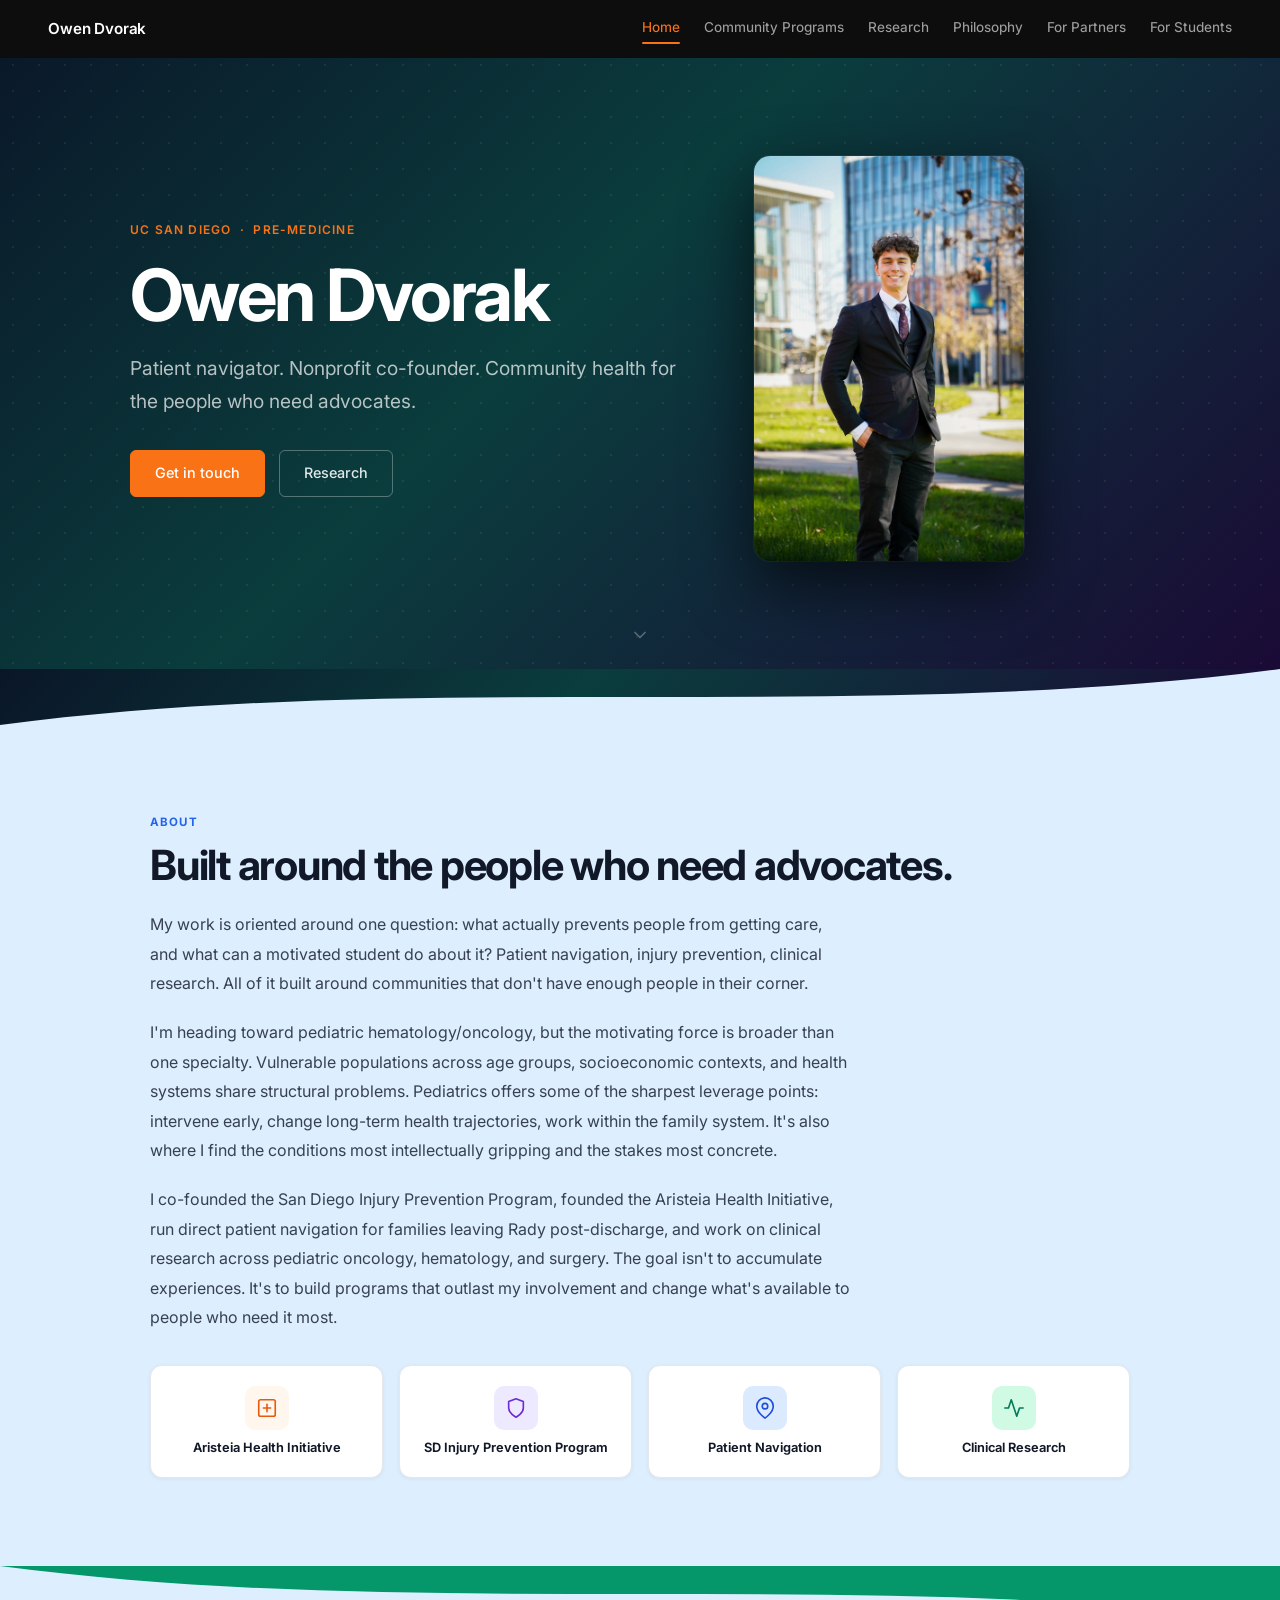
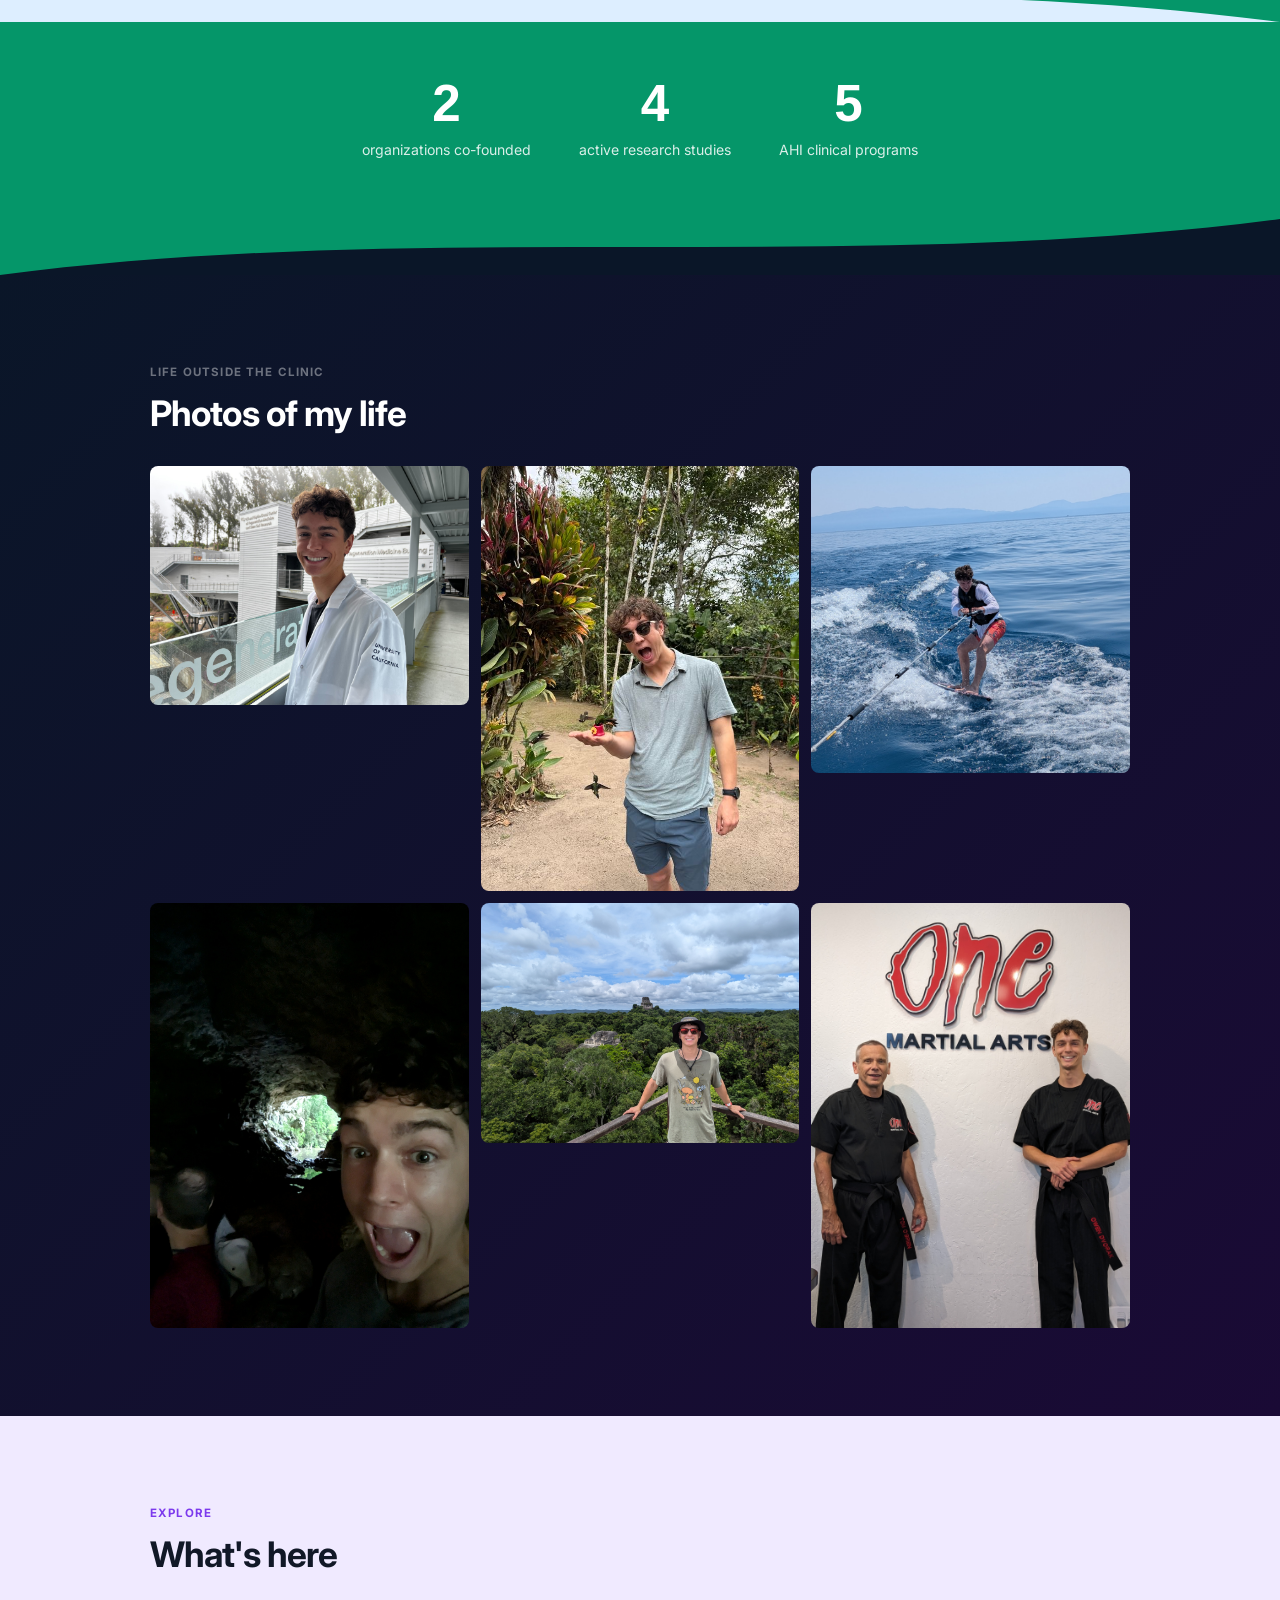
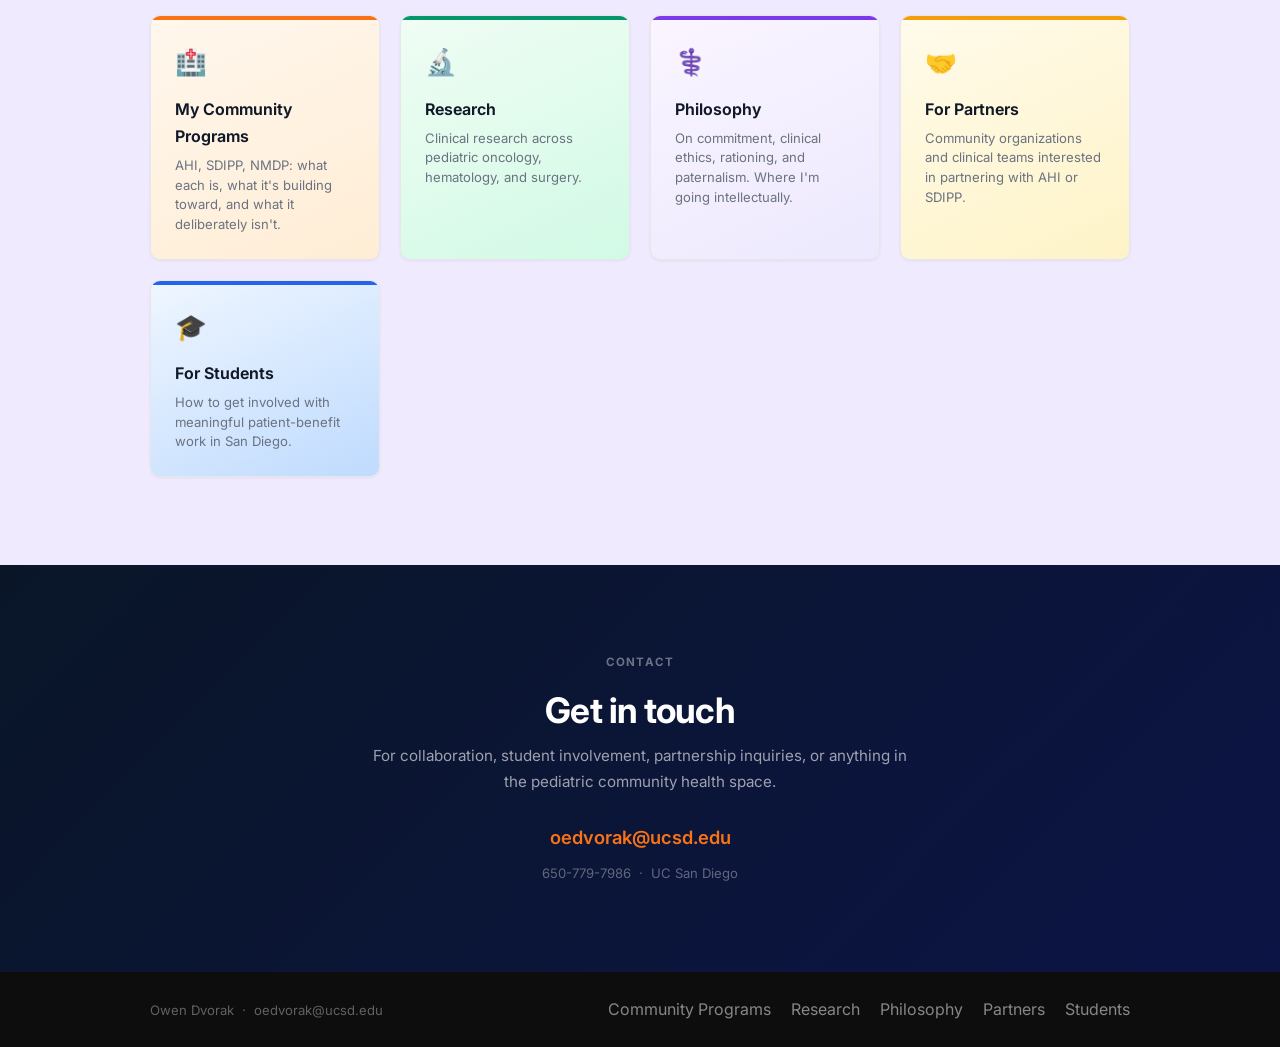
==== commit fb6fcccc: "Deploy website: 2026-04-29 20:16" ====
--- a/index.html
+++ b/index.html
@@ -16,7 +16,7 @@
     <span class="nav-logo">Owen Dvorak</span>
     <div class="nav-links">
         <a href="index.html">Home</a>
-        <a href="work.html">Work</a>
+        <a href="work.html">Community Programs</a>
         <a href="research.html">Research</a>
         <a href="philosophy.html">Philosophy</a>
         <a href="partners.html">For Partners</a>
@@ -30,27 +30,37 @@
         <div class="hero-inner">
             <p class="hero-eyebrow hero-eyebrow-orange">UC San Diego &nbsp;·&nbsp; Pre-Medicine</p>
             <h1 class="hero-title">Owen Dvorak</h1>
-            <p class="hero-sub">Patient navigator. Nonprofit co-founder. Building pediatric health infrastructure in San Diego.</p>
+            <p class="hero-sub">Patient navigator. Nonprofit co-founder. Community health for the people who need advocates.</p>
             <div class="hero-ctas">
-                <a href="work.html" class="btn btn-orange">The Work</a>
-                <a href="mailto:oedvorak@ucsd.edu" class="btn btn-outline-white">oedvorak@ucsd.edu</a>
+                <a href="mailto:oedvorak@ucsd.edu" class="btn btn-orange">Get in touch</a>
+                <a href="research.html" class="btn btn-outline-white">Research</a>
             </div>
         </div>
         <div class="hero-portrait">
             <img src="images/individual-1.jpg" alt="Owen Dvorak">
         </div>
     </div>
-</section>
+    <div class="scroll-indicator">
+        <svg xmlns="http://www.w3.org/2000/svg" viewBox="0 0 24 24" fill="none" stroke="currentColor" stroke-width="2" stroke-linecap="round" stroke-linejoin="round"><polyline points="6 9 12 15 18 9"/></svg>
+    </div>
+</section>
+
+<!-- Wave: hero → about -->
+<div class="wave-divider" style="background: linear-gradient(135deg, #0a1628 0%, #0a3d3d 45%, #1a0a35 100%);">
+    <svg viewBox="0 0 1440 56" preserveAspectRatio="none" style="height:56px;">
+        <path d="M0,56 C480,0 960,56 1440,0 L1440,56 Z" fill="#ddeeff"/>
+    </svg>
+</div>
 
 <!-- About -->
 <section class="section bg-sky">
     <div class="container">
         <p class="section-label label-blue">About</p>
-        <h2 class="section-title-lg">Pediatrics is the thread.</h2>
+        <h2 class="section-title-lg">Built around the people who need advocates.</h2>
         <div class="prose">
-            <p>I'm a pre-medical student at UC San Diego on track for pediatric hematology/oncology. The work I do now: patient navigation, injury prevention, clinical research. All of it oriented around the same question: what actually happens to pediatric patients outside the clinical encounter, and what can a motivated student do about it?</p>
-            <p>I co-founded the San Diego Injury Prevention Program and lead it as President of Strategy. I founded the Aristeia Health Initiative, where I'm developing student-navigator programs embedded in pediatric clinical settings at Rady Children's Hospital. I run a direct patient navigation service for families leaving Rady post-discharge. And I work on clinical research across pediatric oncology, hematology, and surgery.</p>
-            <p>The goal isn't to collect experiences. It's to build programs that outlast my involvement, generate data worth publishing, and change what's available to pediatric patients in San Diego.</p>
+            <p>My work is oriented around one question: what actually prevents people from getting care, and what can a motivated student do about it? Patient navigation, injury prevention, clinical research. All of it built around communities that don't have enough people in their corner.</p>
+            <p>I'm heading toward pediatric hematology/oncology, but the motivating force is broader than one specialty. Vulnerable populations across age groups, socioeconomic contexts, and health systems share structural problems. Pediatrics offers some of the sharpest leverage points: intervene early, change long-term health trajectories, work within the family system. It's also where I find the conditions most intellectually gripping and the stakes most concrete.</p>
+            <p>I co-founded the San Diego Injury Prevention Program, founded the Aristeia Health Initiative, run direct patient navigation for families leaving Rady post-discharge, and work on clinical research across pediatric oncology, hematology, and surgery. The goal isn't to accumulate experiences. It's to build programs that outlast my involvement and change what's available to people who need it most.</p>
         </div>
         <div class="role-grid">
             <div class="role-chip">
@@ -80,6 +90,13 @@
         </div>
     </div>
 </section>
+
+<!-- Wave: about → stats -->
+<div class="wave-divider" style="background: #ddeeff;">
+    <svg viewBox="0 0 1440 56" preserveAspectRatio="none" style="height:56px;">
+        <path d="M0,0 C480,56 960,0 1440,56 L1440,0 Z" fill="#059669"/>
+    </svg>
+</div>
 
 <!-- Stats band -->
 <section class="band-green">
@@ -96,22 +113,22 @@
             <span class="stat-num">5</span>
             <span class="stat-desc">AHI clinical programs</span>
         </div>
-        <div class="stat-item">
-            <span class="stat-num">4</span>
-            <span class="stat-desc">SDIPP community programs</span>
-        </div>
-    </div>
-</section>
+    </div>
+</section>
+
+<!-- Wave: stats → gallery -->
+<div class="wave-divider" style="background: #059669;">
+    <svg viewBox="0 0 1440 56" preserveAspectRatio="none" style="height:56px;">
+        <path d="M0,56 C480,0 960,56 1440,0 L1440,56 Z" fill="#0a1628"/>
+    </svg>
+</div>
 
 <!-- Gallery -->
 <section class="section" style="background: linear-gradient(135deg, #0a1628 0%, #1a0a35 100%);">
     <div class="container">
-        <p class="section-label" style="color:rgba(255,255,255,0.4);">In the field</p>
-        <h2 class="section-title" style="color:#fff; margin-bottom:0;">Photos</h2>
+        <p class="section-label" style="color:rgba(255,255,255,0.4);">Life outside the clinic</p>
+        <h2 class="section-title" style="color:#fff; margin-bottom:0;">Photos of my life</h2>
         <div class="photo-grid">
-            <div class="photo-item photo-feature">
-                <img src="images/individual-1.jpg" alt="Owen Dvorak" loading="lazy">
-            </div>
             <div class="photo-item">
                 <img src="images/lab-coat.jpg" alt="Owen Dvorak at UCSD" loading="lazy">
             </div>
@@ -142,7 +159,7 @@
         <div class="portal-grid">
             <a href="work.html" class="portal portal-orange">
                 <span class="portal-icon">🏥</span>
-                <div class="portal-title">The Work</div>
+                <div class="portal-title">My Community Programs</div>
                 <p class="portal-desc">AHI, SDIPP, NMDP: what each is, what it's building toward, and what it deliberately isn't.</p>
             </a>
             <a href="research.html" class="portal portal-green">
@@ -184,7 +201,7 @@
     <div class="footer-inner">
         <p>Owen Dvorak &nbsp;·&nbsp; oedvorak@ucsd.edu</p>
         <div style="display:flex; gap:1.25rem;">
-            <a href="work.html">Work</a>
+            <a href="work.html">Community Programs</a>
             <a href="research.html">Research</a>
             <a href="philosophy.html">Philosophy</a>
             <a href="partners.html">Partners</a>
--- a/style.css
+++ b/style.css
@@ -164,6 +164,42 @@
 }
 .hero-center .hero-ctas { justify-content: center; }
 
+/* ---- Hero dot pattern overlay ---- */
+.hero-home::before {
+    content: '';
+    position: absolute;
+    inset: 0;
+    background-image: radial-gradient(rgba(255,255,255,0.065) 1px, transparent 1px);
+    background-size: 26px 26px;
+    pointer-events: none;
+    z-index: 0;
+}
+.hero-split-wrapper { position: relative; z-index: 1; }
+
+/* ---- Scroll indicator ---- */
+.scroll-indicator {
+    position: absolute;
+    bottom: 1.5rem;
+    left: 50%;
+    transform: translateX(-50%);
+    display: flex;
+    flex-direction: column;
+    align-items: center;
+    gap: 4px;
+    color: rgba(255,255,255,0.3);
+    animation: si-bounce 2.2s ease-in-out infinite;
+    z-index: 1;
+}
+.scroll-indicator svg { width: 20px; height: 20px; }
+@keyframes si-bounce {
+    0%, 100% { transform: translateX(-50%) translateY(0); opacity: 0.3; }
+    50%       { transform: translateX(-50%) translateY(7px); opacity: 0.6; }
+}
+
+/* ---- Wave section dividers ---- */
+.wave-divider { line-height: 0; overflow: hidden; }
+.wave-divider svg { display: block; width: 100%; }
+
 /* ---- Hero split (home page) ---- */
 .hero-split-wrapper {
     display: flex;
@@ -645,6 +681,11 @@
     border: 1px solid var(--border);
     box-shadow: 0 1px 4px rgba(0,0,0,0.06);
     gap: 0.65rem;
+    transition: transform 0.18s, box-shadow 0.18s;
+}
+.role-chip:hover {
+    transform: translateY(-4px);
+    box-shadow: 0 6px 20px rgba(0,0,0,0.1);
 }
 .role-icon {
     width: 44px;
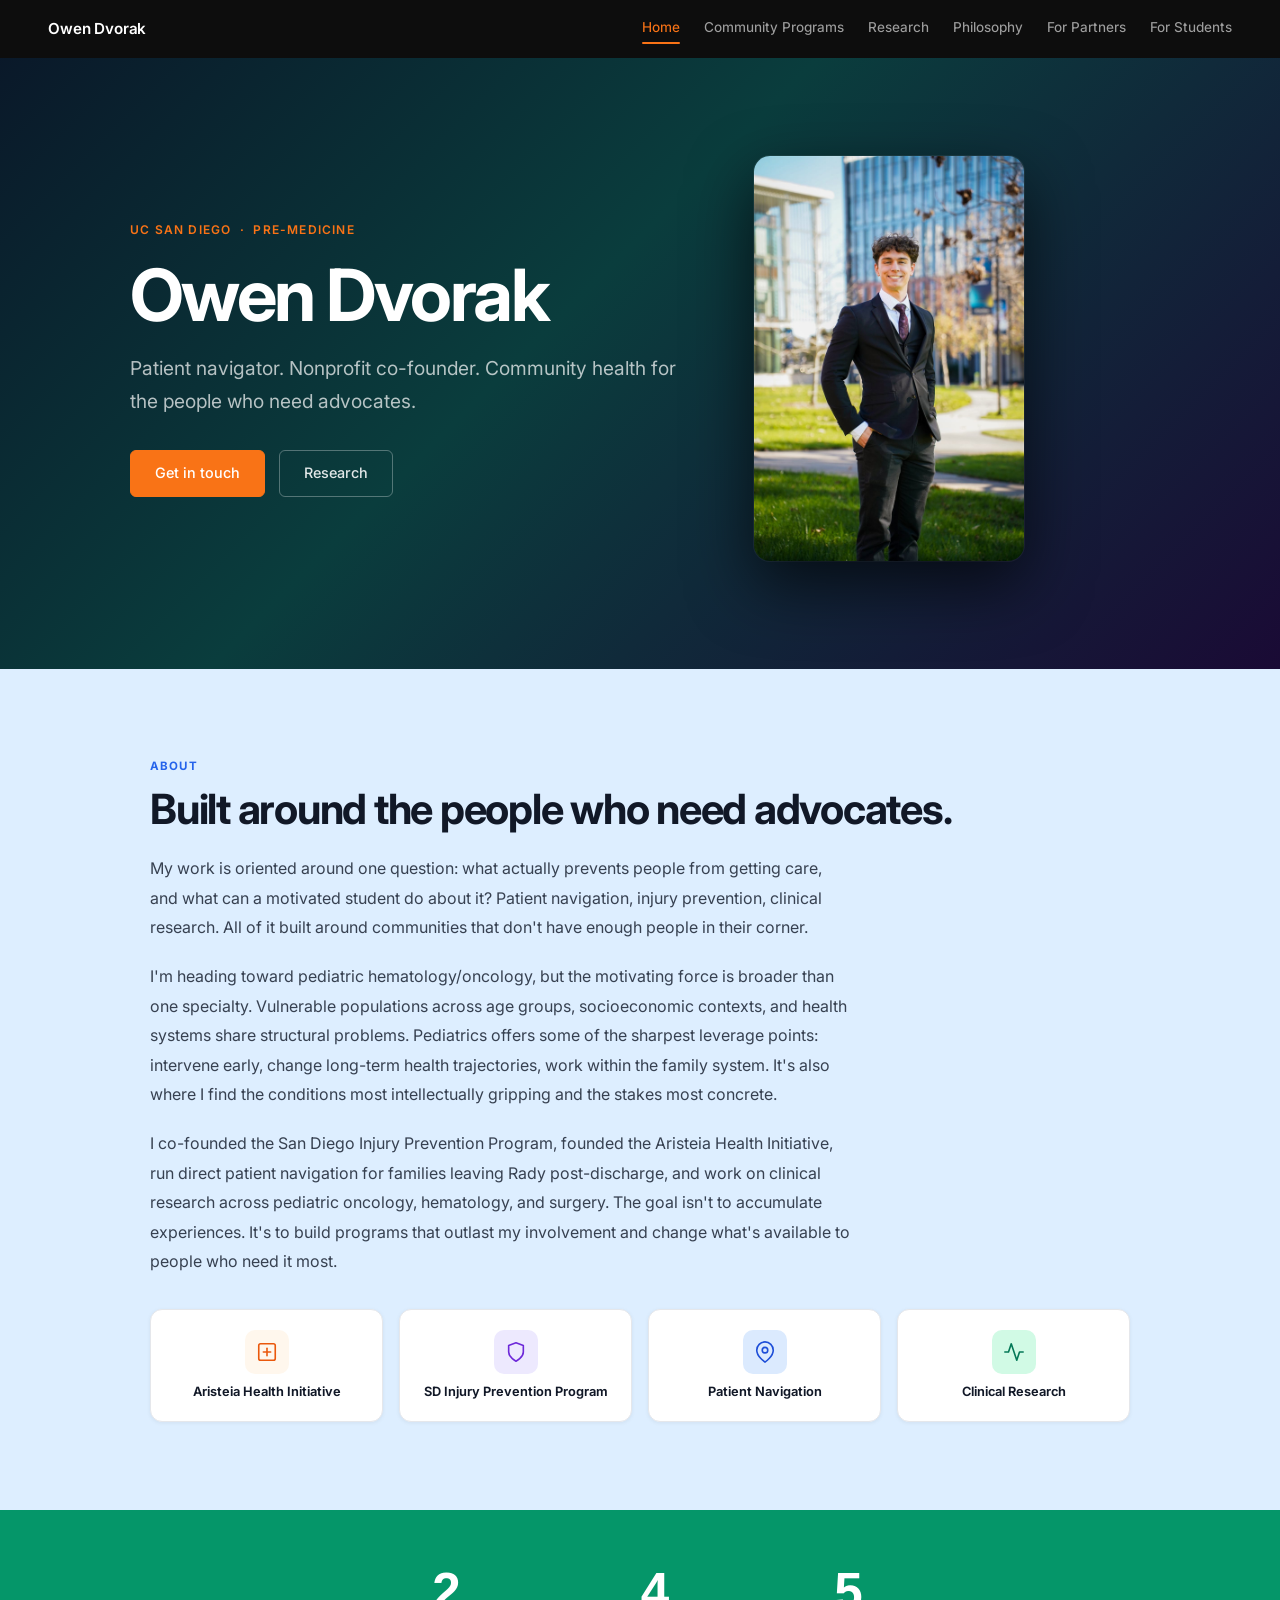
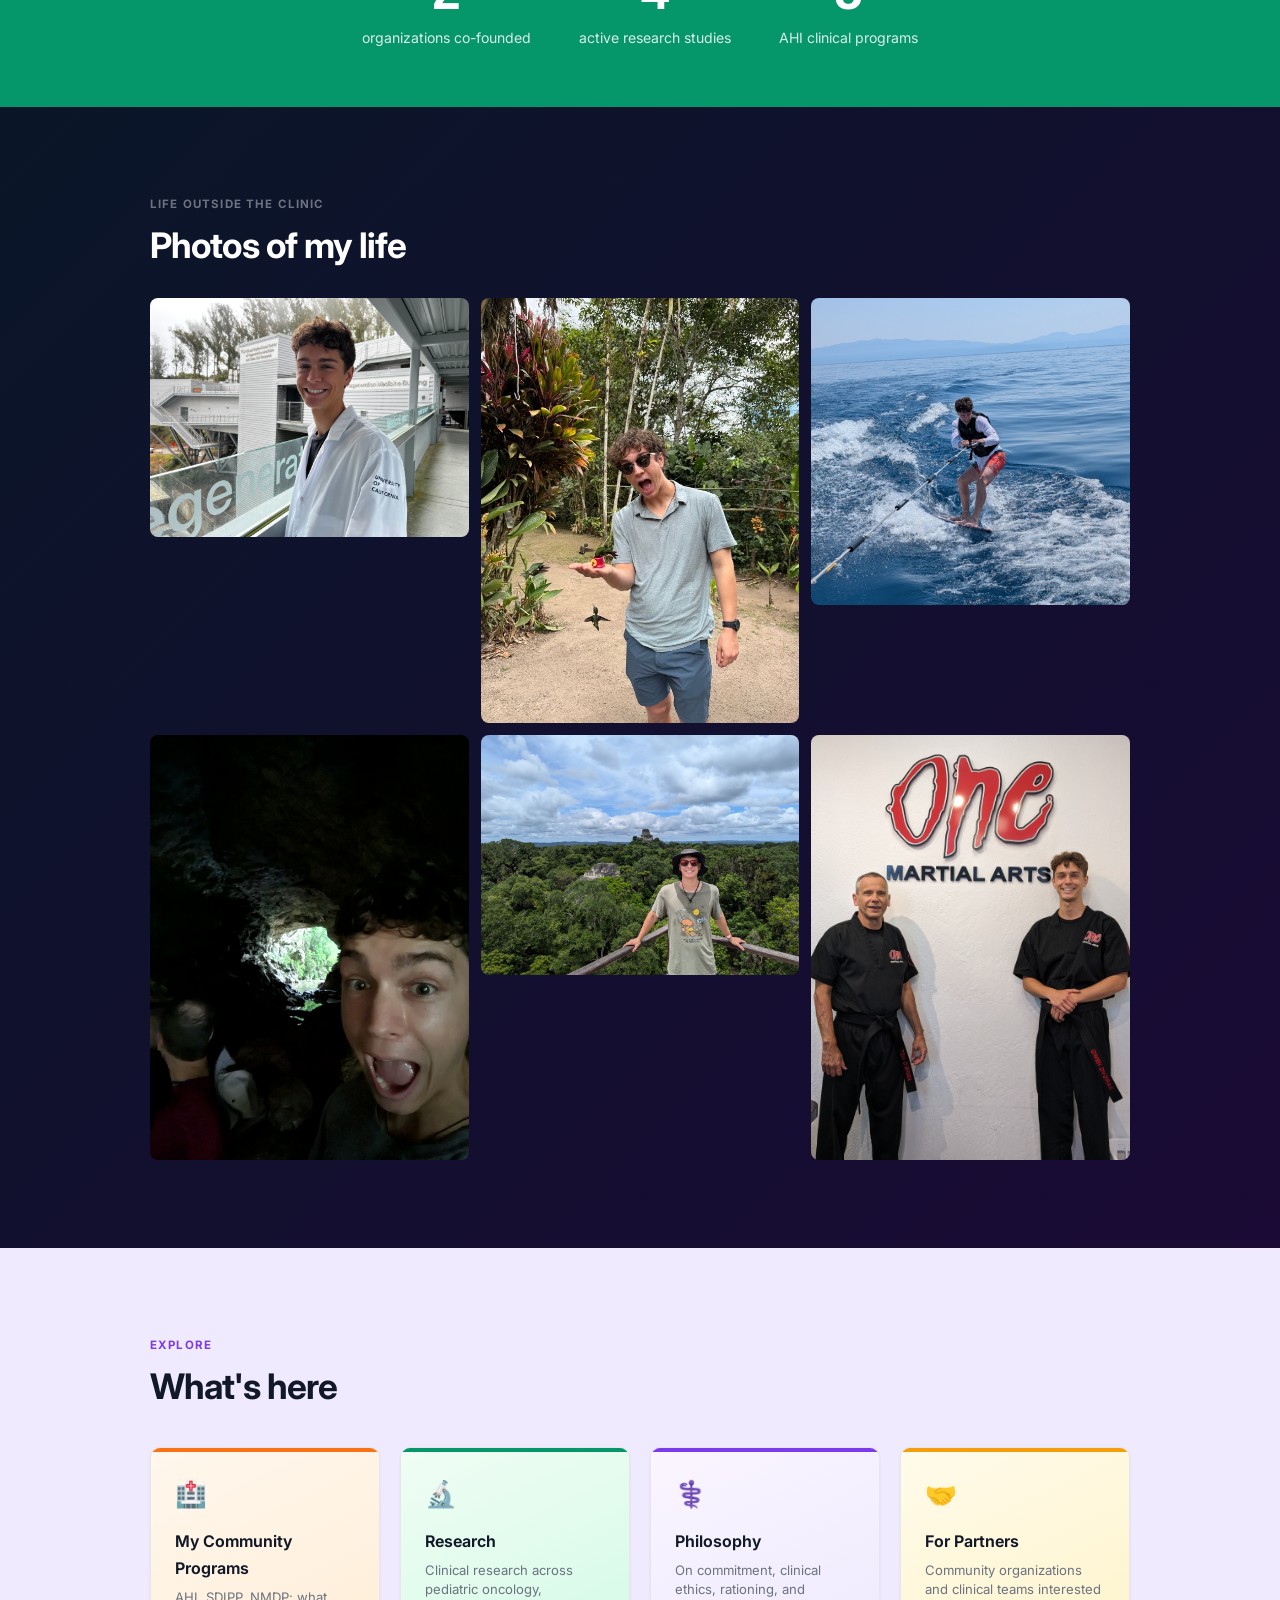
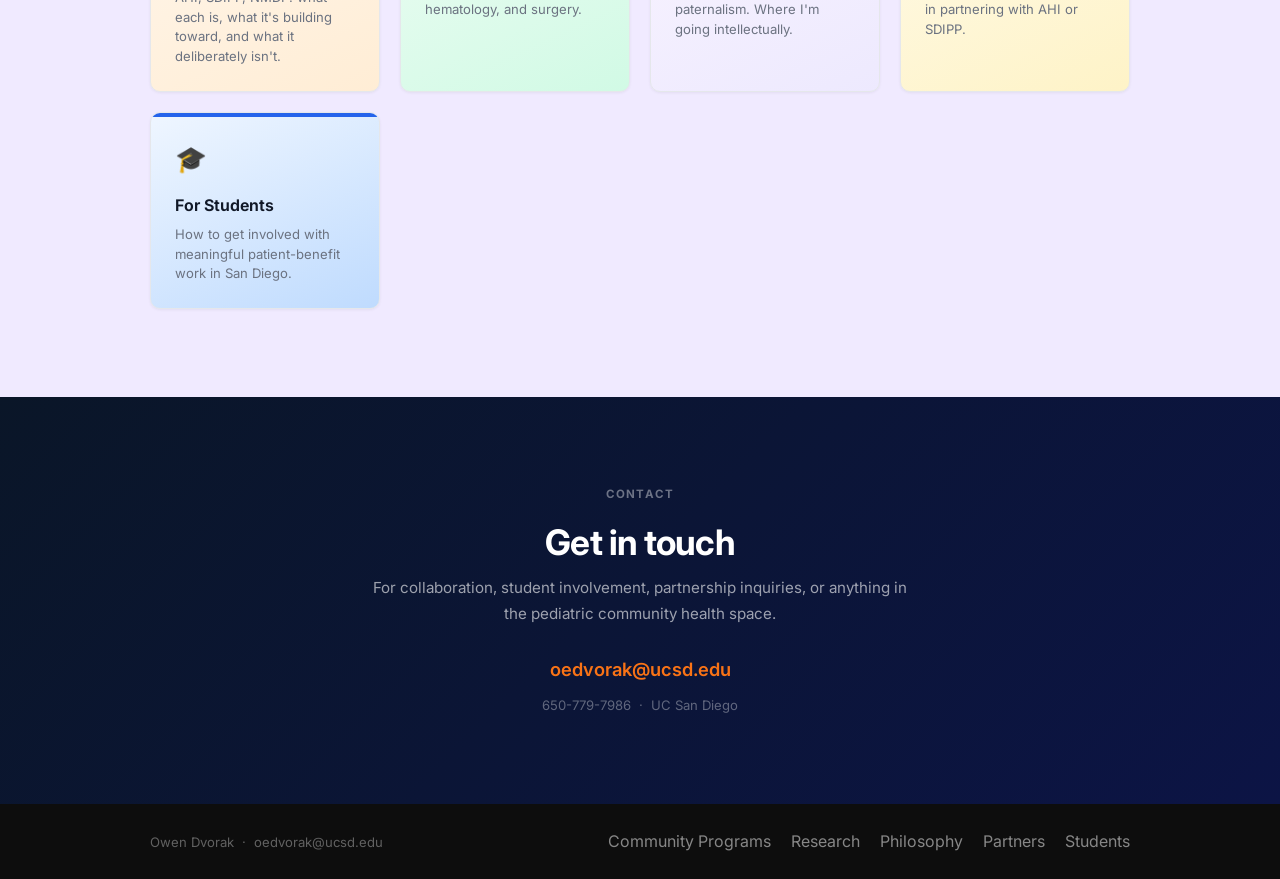
==== commit 93700193: "Deploy website: 2026-04-29 20:19" ====
--- a/index.html
+++ b/index.html
@@ -40,17 +40,7 @@
             <img src="images/individual-1.jpg" alt="Owen Dvorak">
         </div>
     </div>
-    <div class="scroll-indicator">
-        <svg xmlns="http://www.w3.org/2000/svg" viewBox="0 0 24 24" fill="none" stroke="currentColor" stroke-width="2" stroke-linecap="round" stroke-linejoin="round"><polyline points="6 9 12 15 18 9"/></svg>
-    </div>
 </section>
-
-<!-- Wave: hero → about -->
-<div class="wave-divider" style="background: linear-gradient(135deg, #0a1628 0%, #0a3d3d 45%, #1a0a35 100%);">
-    <svg viewBox="0 0 1440 56" preserveAspectRatio="none" style="height:56px;">
-        <path d="M0,56 C480,0 960,56 1440,0 L1440,56 Z" fill="#ddeeff"/>
-    </svg>
-</div>
 
 <!-- About -->
 <section class="section bg-sky">
@@ -91,13 +81,6 @@
     </div>
 </section>
 
-<!-- Wave: about → stats -->
-<div class="wave-divider" style="background: #ddeeff;">
-    <svg viewBox="0 0 1440 56" preserveAspectRatio="none" style="height:56px;">
-        <path d="M0,0 C480,56 960,0 1440,56 L1440,0 Z" fill="#059669"/>
-    </svg>
-</div>
-
 <!-- Stats band -->
 <section class="band-green">
     <div class="stat-row">
@@ -115,13 +98,6 @@
         </div>
     </div>
 </section>
-
-<!-- Wave: stats → gallery -->
-<div class="wave-divider" style="background: #059669;">
-    <svg viewBox="0 0 1440 56" preserveAspectRatio="none" style="height:56px;">
-        <path d="M0,56 C480,0 960,56 1440,0 L1440,56 Z" fill="#0a1628"/>
-    </svg>
-</div>
 
 <!-- Gallery -->
 <section class="section" style="background: linear-gradient(135deg, #0a1628 0%, #1a0a35 100%);">
--- a/style.css
+++ b/style.css
@@ -164,42 +164,6 @@
 }
 .hero-center .hero-ctas { justify-content: center; }
 
-/* ---- Hero dot pattern overlay ---- */
-.hero-home::before {
-    content: '';
-    position: absolute;
-    inset: 0;
-    background-image: radial-gradient(rgba(255,255,255,0.065) 1px, transparent 1px);
-    background-size: 26px 26px;
-    pointer-events: none;
-    z-index: 0;
-}
-.hero-split-wrapper { position: relative; z-index: 1; }
-
-/* ---- Scroll indicator ---- */
-.scroll-indicator {
-    position: absolute;
-    bottom: 1.5rem;
-    left: 50%;
-    transform: translateX(-50%);
-    display: flex;
-    flex-direction: column;
-    align-items: center;
-    gap: 4px;
-    color: rgba(255,255,255,0.3);
-    animation: si-bounce 2.2s ease-in-out infinite;
-    z-index: 1;
-}
-.scroll-indicator svg { width: 20px; height: 20px; }
-@keyframes si-bounce {
-    0%, 100% { transform: translateX(-50%) translateY(0); opacity: 0.3; }
-    50%       { transform: translateX(-50%) translateY(7px); opacity: 0.6; }
-}
-
-/* ---- Wave section dividers ---- */
-.wave-divider { line-height: 0; overflow: hidden; }
-.wave-divider svg { display: block; width: 100%; }
-
 /* ---- Hero split (home page) ---- */
 .hero-split-wrapper {
     display: flex;
